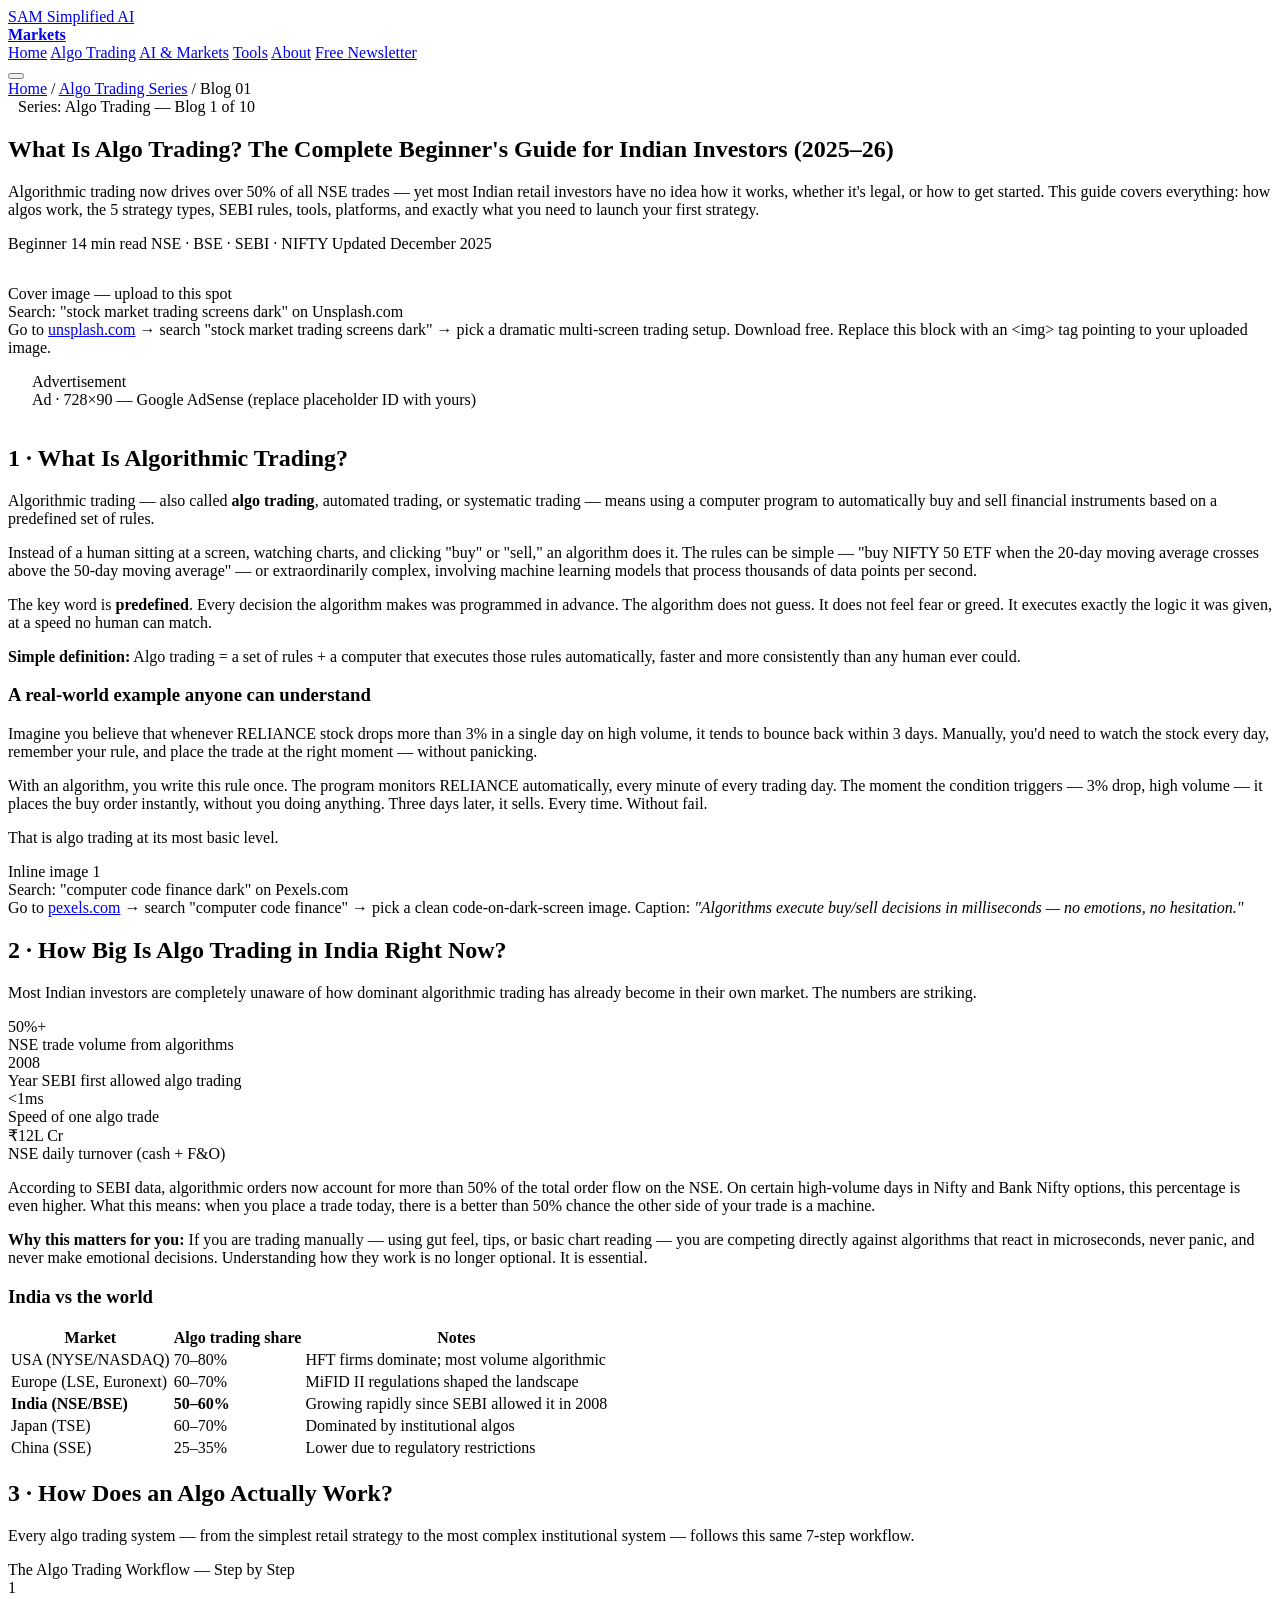
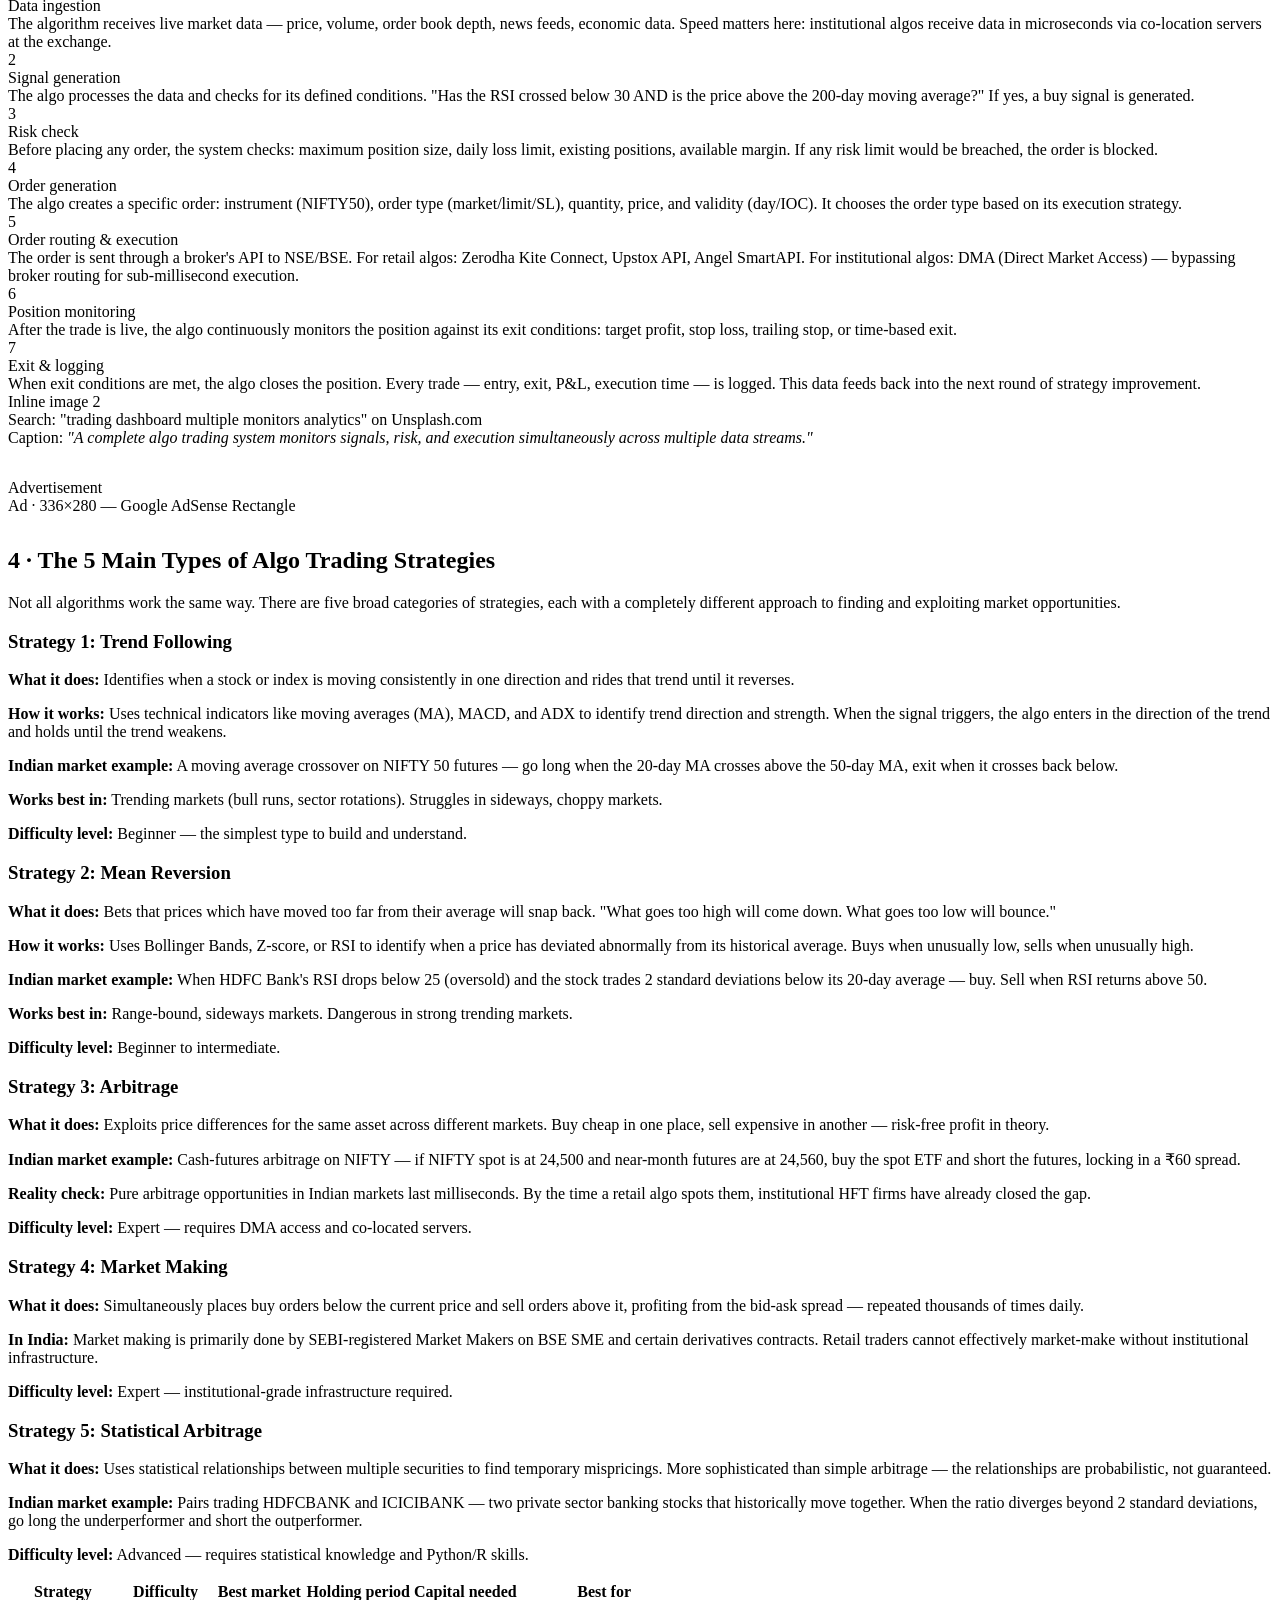
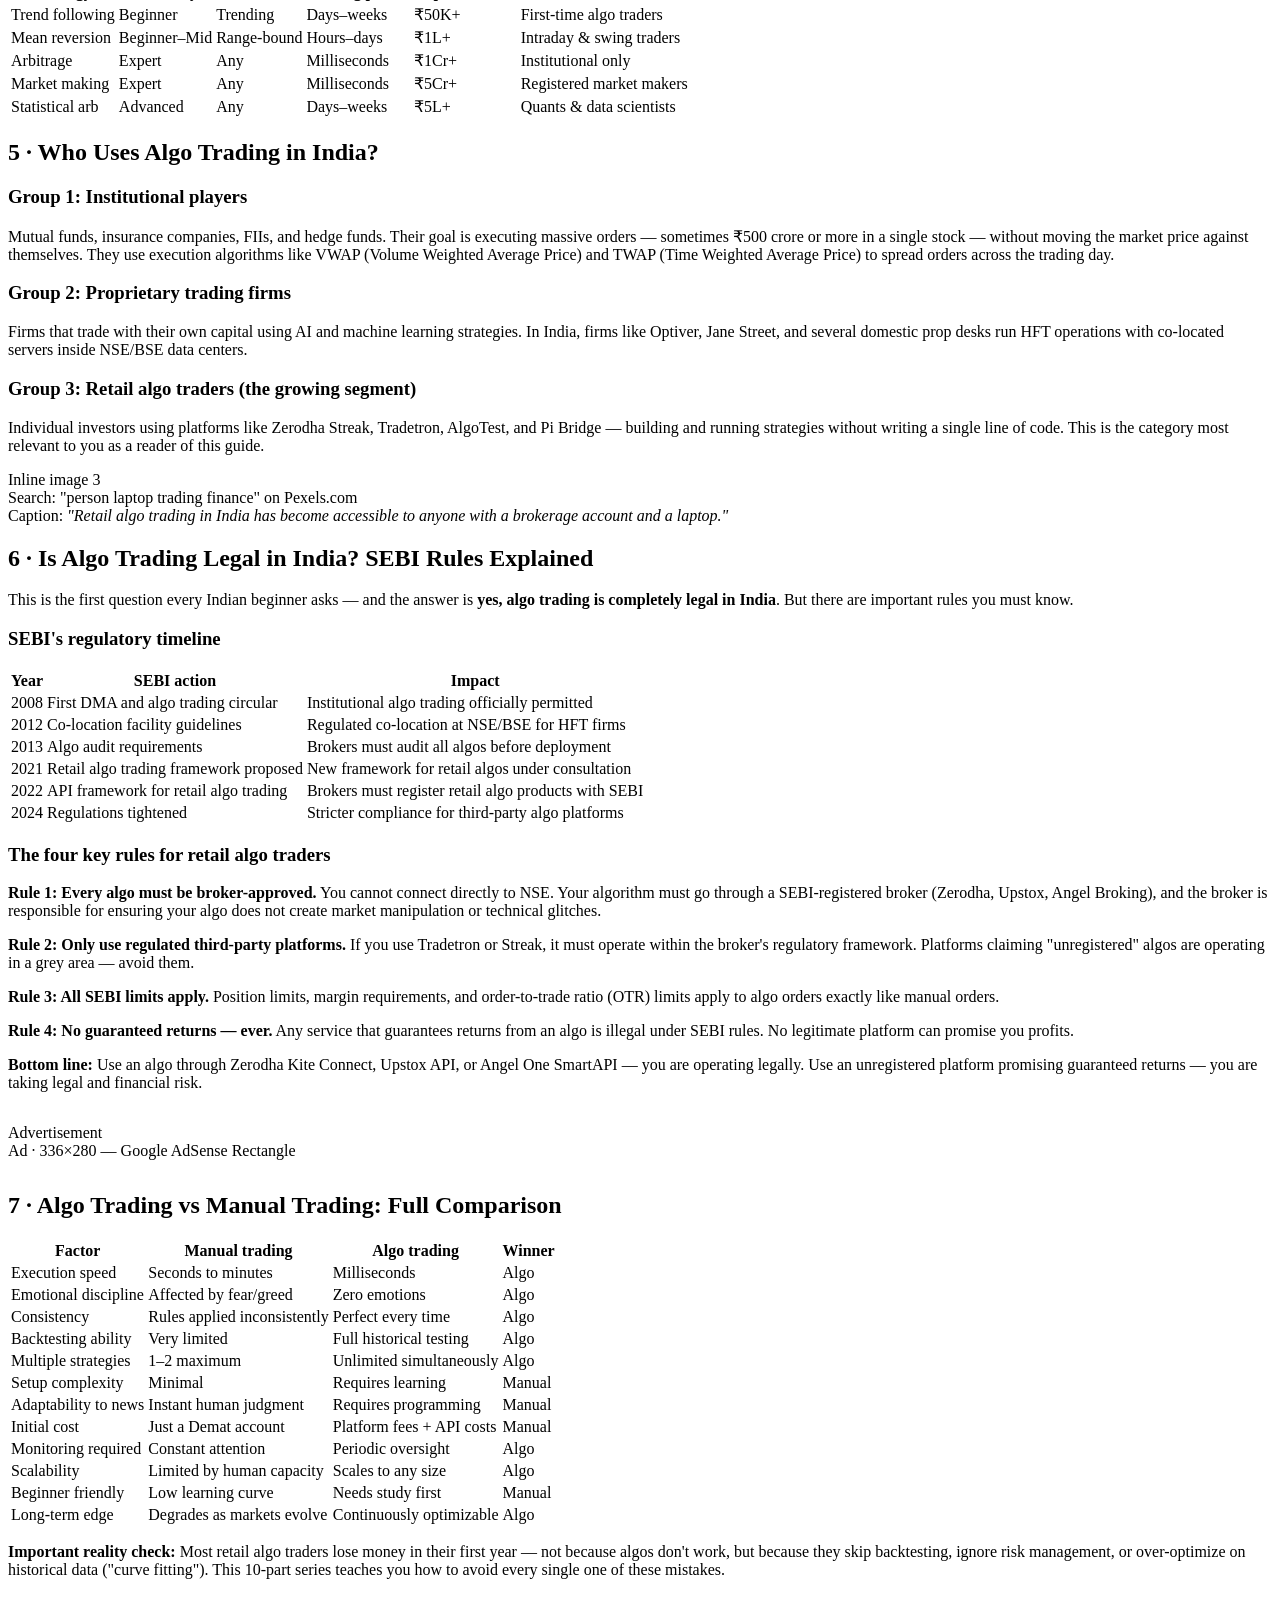
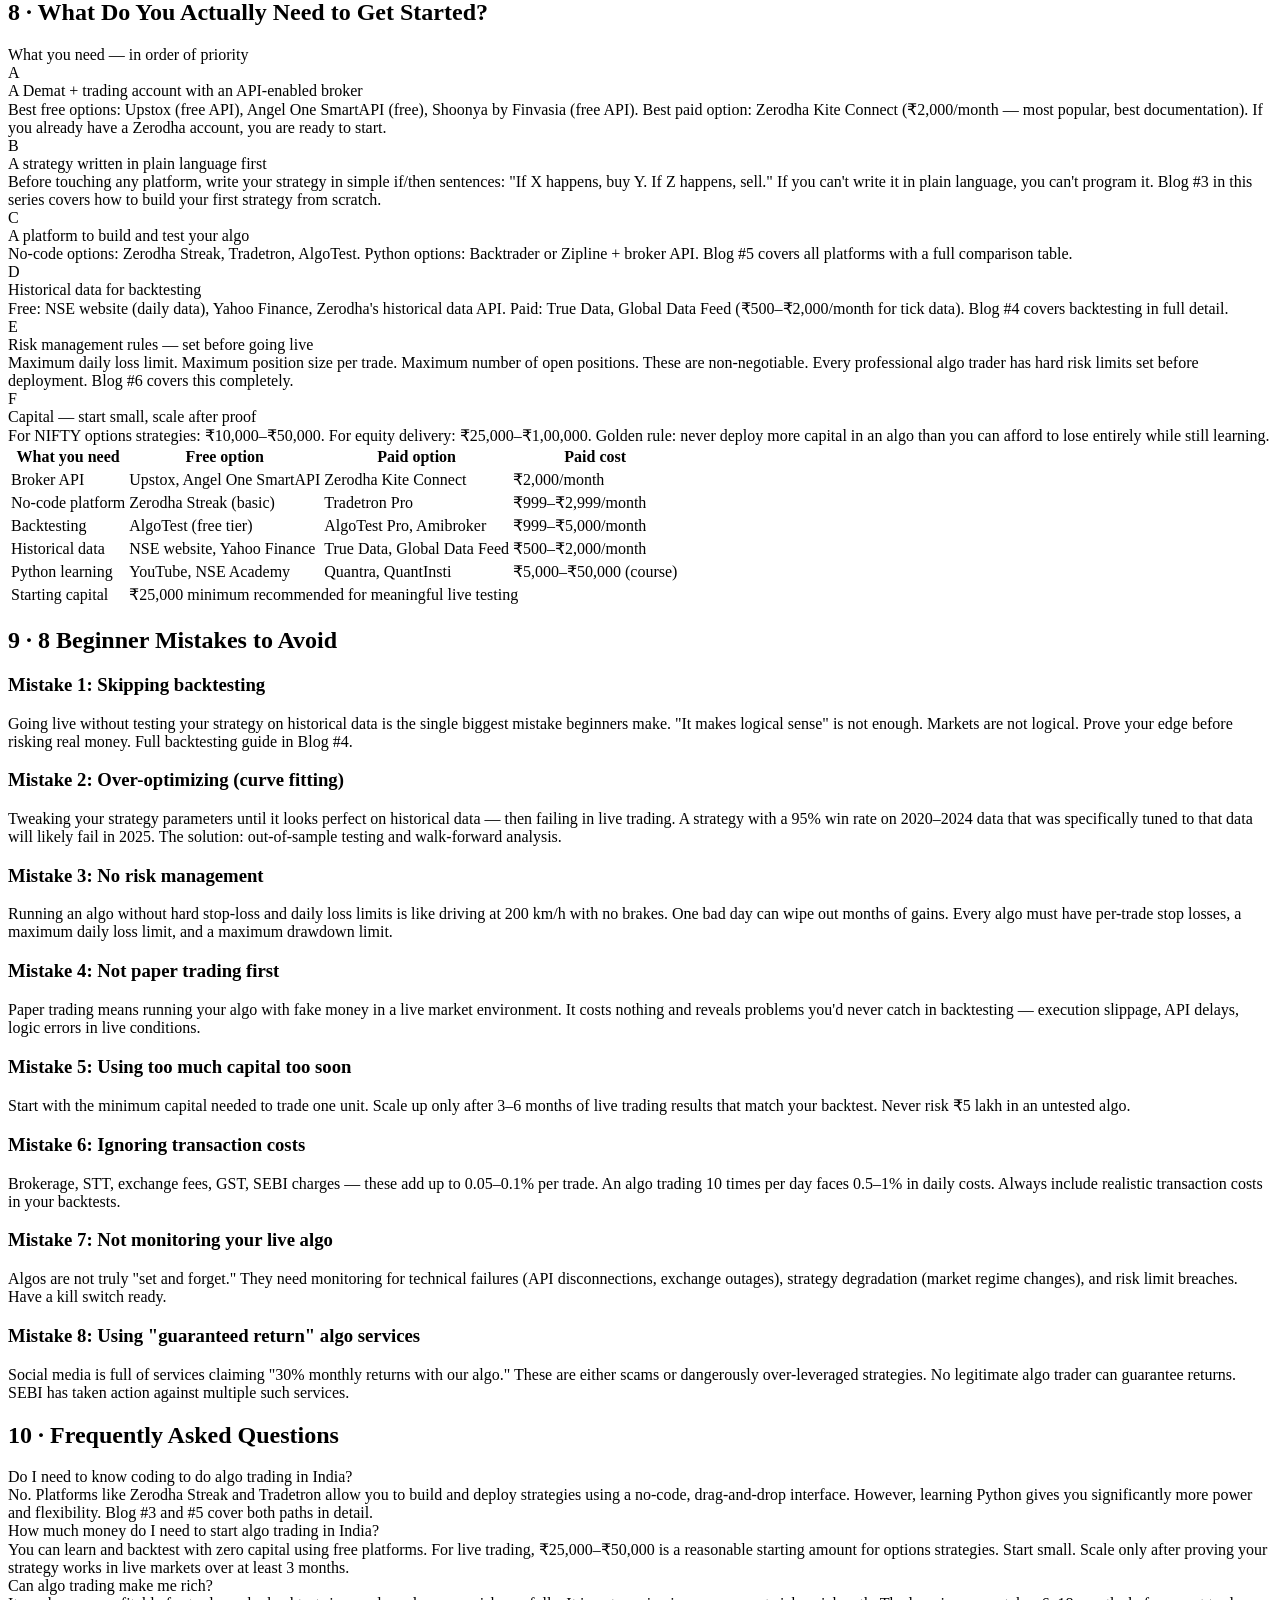
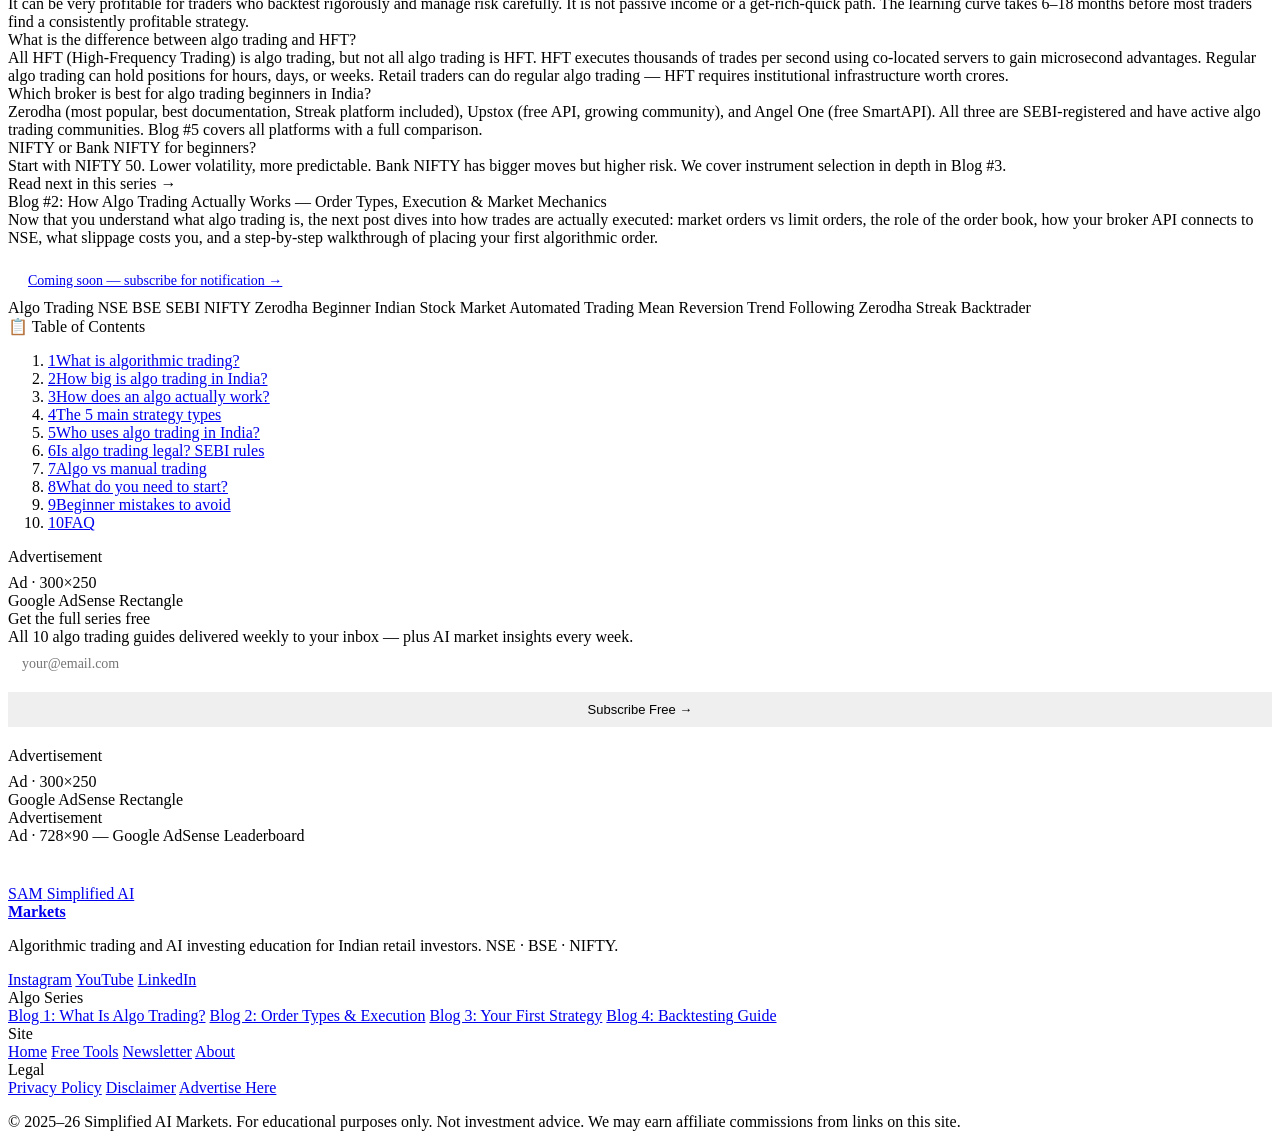
==== algo-trading-beginner-guide.html @ 971f1cc5 "Add files via upload" ====
<!DOCTYPE html>
<html lang="en">
<head>
  <meta charset="UTF-8">
  <meta name="viewport" content="width=device-width, initial-scale=1.0">
  <title>What Is Algo Trading? Complete Beginner's Guide for Indian Investors 2025–26 | Simplified AI Markets</title>
  <meta name="description" content="Algorithmic trading drives 50%+ of NSE volumes. Learn what algo trading is, how it works, the 5 strategy types, SEBI rules, and exactly what you need to start — step by step guide for Indian investors.">
  <meta name="keywords" content="what is algo trading India, algorithmic trading NSE beginners, algo trading SEBI rules, zerodha streak algo, how to start algo trading India, NIFTY algo strategy, automated trading India">
  <meta name="author" content="Simplified AI Markets">
  <meta name="robots" content="index, follow">
  <link rel="canonical" href="https://simplified-ai-markets.github.io/blog/algo-trading-beginner-guide.html">

  <meta property="og:title" content="What Is Algo Trading? Complete Beginner's Guide for Indian Investors">
  <meta property="og:description" content="50%+ of NSE trades are algorithmic. Here's what that means, how it works, and how to get started — step by step.">
  <meta property="og:type" content="article">
  <meta property="og:url" content="https://simplified-ai-markets.github.io/blog/algo-trading-beginner-guide.html">
  <meta property="article:published_time" content="2025-12-01T08:00:00+05:30">
  <meta property="article:author" content="Simplified AI Markets">
  <meta property="article:section" content="Algo Trading">
  <meta property="article:tag" content="Algo Trading, NSE, SEBI, NIFTY, Beginner">

  <script type="application/ld+json">
  {
    "@context": "https://schema.org",
    "@type": "Article",
    "headline": "What Is Algo Trading? The Complete Beginner's Guide for Indian Investors (2025–26)",
    "description": "Algorithmic trading drives 50%+ of NSE volumes. Learn what algo trading is, how it works, the 5 strategy types, SEBI rules, and what you need to start.",
    "author": { "@type": "Organization", "name": "Simplified AI Markets" },
    "publisher": { "@type": "Organization", "name": "Simplified AI Markets" },
    "datePublished": "2025-12-01",
    "dateModified": "2025-12-01",
    "mainEntityOfPage": "https://simplified-ai-markets.github.io/blog/algo-trading-beginner-guide.html",
    "articleSection": "Algo Trading",
    "keywords": "algo trading India, algorithmic trading NSE, SEBI algo rules, NIFTY strategy",
    "isPartOf": {
      "@type": "Series",
      "name": "Algo Trading: Beginner to Pro",
      "position": 1
    }
  }
  </script>

  <!-- FAQ schema for rich results -->
  <script type="application/ld+json">
  {
    "@context": "https://schema.org",
    "@type": "FAQPage",
    "mainEntity": [
      {
        "@type": "Question",
        "name": "Do I need to know coding to do algo trading in India?",
        "acceptedAnswer": { "@type": "Answer", "text": "No. Platforms like Zerodha Streak and Tradetron allow no-code strategy building using drag-and-drop. Python gives more power but is not required to start." }
      },
      {
        "@type": "Question",
        "name": "How much money do I need to start algo trading in India?",
        "acceptedAnswer": { "@type": "Answer", "text": "You can learn and backtest with zero capital using free platforms. For live trading, ₹25,000–₹50,000 is a reasonable starting amount." }
      },
      {
        "@type": "Question",
        "name": "Is algo trading legal in India?",
        "acceptedAnswer": { "@type": "Answer", "text": "Yes. SEBI first permitted algorithmic trading in India in April 2008. It is completely legal when done through SEBI-registered brokers like Zerodha, Upstox, or Angel One." }
      }
    ]
  }
  </script>

  <!-- Google AdSense placeholder -->
  <!-- <script async src="https://pagead2.googlesyndication.com/pagead/js/adsbygoogle.js?client=ca-pub-XXXXXXXXXXXXXXXX" crossorigin="anonymous"></script> -->

  <link rel="preconnect" href="https://fonts.googleapis.com">
  <link rel="preconnect" href="https://fonts.gstatic.com" crossorigin>
  <link href="https://fonts.googleapis.com/css2?family=Syne:wght@400;500;600;700;800&family=DM+Sans:ital,opsz,wght@0,9..40,300;0,9..40,400;0,9..40,500;1,9..40,300&family=DM+Mono:wght@400;500&display=swap" rel="stylesheet">
  <link rel="stylesheet" href="../css/style.css">
</head>
<body class="blog-page">

  <!-- HEADER -->
  <header class="site-header" id="site-header">
    <div class="container header-inner">
      <a href="../index.html" class="logo">
        <span class="logo-mark">SAM</span>
        <span class="logo-text">Simplified AI<br><strong>Markets</strong></span>
      </a>
      <nav class="main-nav" id="main-nav">
        <a href="../index.html" class="nav-link">Home</a>
        <a href="algo-trading-beginner-guide.html" class="nav-link active">Algo Trading</a>
        <a href="../index.html#ai-section" class="nav-link">AI & Markets</a>
        <a href="../index.html#tools" class="nav-link">Tools</a>
        <a href="../index.html#about" class="nav-link">About</a>
        <a href="../index.html#newsletter" class="nav-cta">Free Newsletter</a>
      </nav>
      <button class="hamburger" id="hamburger" aria-label="Menu">
        <span></span><span></span><span></span>
      </button>
    </div>
  </header>

  <!-- BLOG HERO -->
  <section class="blog-hero">
    <div class="container">
      <nav class="breadcrumb" aria-label="Breadcrumb">
        <a href="../index.html">Home</a>
        <span>/</span>
        <a href="../index.html#algo-section">Algo Trading Series</a>
        <span>/</span>
        <span>Blog 01</span>
      </nav>

      <div class="blog-series-tag">
        <span style="width:6px;height:6px;background:var(--accent);border-radius:50%;display:inline-block;"></span>
        Series: Algo Trading — Blog 1 of 10
      </div>

      <h1 class="blog-title-main">What Is Algo Trading? The Complete Beginner's Guide for Indian Investors (2025–26)</h1>
      <p class="blog-subtitle">Algorithmic trading now drives over 50% of all NSE trades — yet most Indian retail investors have no idea how it works, whether it's legal, or how to get started. This guide covers everything: how algos work, the 5 strategy types, SEBI rules, tools, platforms, and exactly what you need to launch your first strategy.</p>

      <div class="blog-meta-row">
        <span class="bm-tag">Beginner</span>
        <span>14 min read</span>
        <span>NSE · BSE · SEBI · NIFTY</span>
        <span>Updated December 2025</span>
      </div>
    </div>
  </section>

  <!-- COVER IMAGE -->
  <div class="container" style="padding-top:32px;">
    <div class="img-placeholder">
      <div class="ip-label">Cover image — upload to this spot</div>
      <div class="ip-source">Search: "stock market trading screens dark" on Unsplash.com</div>
      <div class="ip-inst">Go to <a href="https://unsplash.com" class="ip-link" target="_blank">unsplash.com</a> → search "stock market trading screens dark" → pick a dramatic multi-screen trading setup. Download free. Replace this block with an &lt;img&gt; tag pointing to your uploaded image.</div>
    </div>
  </div>

  <!-- AD: top of content -->
  <div class="container" style="padding:16px 24px;">
    <div class="ad-label">Advertisement</div>
    <!-- <ins class="adsbygoogle" data-ad-client="ca-pub-XXXXXXXX" data-ad-slot="XXXXXXXXXX" data-ad-format="auto" data-full-width-responsive="true"></ins> -->
    <div class="ad-placeholder">Ad · 728×90 — Google AdSense (replace placeholder ID with yours)</div>
  </div>

  <!-- BLOG LAYOUT: Content + Sidebar -->
  <div class="container">
    <div class="blog-layout">

      <!-- ===== MAIN ARTICLE ===== -->
      <main class="article-content" id="article">

        <h2 id="what-is">1 · What Is Algorithmic Trading?</h2>

        <p>Algorithmic trading — also called <strong>algo trading</strong>, automated trading, or systematic trading — means using a computer program to automatically buy and sell financial instruments based on a predefined set of rules.</p>

        <p>Instead of a human sitting at a screen, watching charts, and clicking "buy" or "sell," an algorithm does it. The rules can be simple — "buy NIFTY 50 ETF when the 20-day moving average crosses above the 50-day moving average" — or extraordinarily complex, involving machine learning models that process thousands of data points per second.</p>

        <p>The key word is <strong>predefined</strong>. Every decision the algorithm makes was programmed in advance. The algorithm does not guess. It does not feel fear or greed. It executes exactly the logic it was given, at a speed no human can match.</p>

        <div class="callout">
          <p><strong>Simple definition:</strong> Algo trading = a set of rules + a computer that executes those rules automatically, faster and more consistently than any human ever could.</p>
        </div>

        <h3>A real-world example anyone can understand</h3>

        <p>Imagine you believe that whenever RELIANCE stock drops more than 3% in a single day on high volume, it tends to bounce back within 3 days. Manually, you'd need to watch the stock every day, remember your rule, and place the trade at the right moment — without panicking.</p>

        <p>With an algorithm, you write this rule once. The program monitors RELIANCE automatically, every minute of every trading day. The moment the condition triggers — 3% drop, high volume — it places the buy order instantly, without you doing anything. Three days later, it sells. Every time. Without fail.</p>

        <p>That is algo trading at its most basic level.</p>

        <div class="img-placeholder">
          <div class="ip-label">Inline image 1</div>
          <div class="ip-source">Search: "computer code finance dark" on Pexels.com</div>
          <div class="ip-inst">Go to <a href="https://pexels.com" class="ip-link" target="_blank">pexels.com</a> → search "computer code finance" → pick a clean code-on-dark-screen image. Caption: <em>"Algorithms execute buy/sell decisions in milliseconds — no emotions, no hesitation."</em></div>
        </div>

        <h2 id="how-big">2 · How Big Is Algo Trading in India Right Now?</h2>

        <p>Most Indian investors are completely unaware of how dominant algorithmic trading has already become in their own market. The numbers are striking.</p>

        <div class="stat-row">
          <div class="stat-box"><div class="stat-val">50%+</div><div class="stat-lbl">NSE trade volume from algorithms</div></div>
          <div class="stat-box"><div class="stat-val">2008</div><div class="stat-lbl">Year SEBI first allowed algo trading</div></div>
          <div class="stat-box"><div class="stat-val">&lt;1ms</div><div class="stat-lbl">Speed of one algo trade</div></div>
          <div class="stat-box"><div class="stat-val">₹12L Cr</div><div class="stat-lbl">NSE daily turnover (cash + F&O)</div></div>
        </div>

        <p>According to SEBI data, algorithmic orders now account for more than 50% of the total order flow on the NSE. On certain high-volume days in Nifty and Bank Nifty options, this percentage is even higher. What this means: when you place a trade today, there is a better than 50% chance the other side of your trade is a machine.</p>

        <div class="callout callout--warn">
          <p><strong>Why this matters for you:</strong> If you are trading manually — using gut feel, tips, or basic chart reading — you are competing directly against algorithms that react in microseconds, never panic, and never make emotional decisions. Understanding how they work is no longer optional. It is essential.</p>
        </div>

        <h3>India vs the world</h3>

        <div class="table-wrap">
          <table>
            <thead>
              <tr><th>Market</th><th>Algo trading share</th><th>Notes</th></tr>
            </thead>
            <tbody>
              <tr><td>USA (NYSE/NASDAQ)</td><td>70–80%</td><td>HFT firms dominate; most volume algorithmic</td></tr>
              <tr><td>Europe (LSE, Euronext)</td><td>60–70%</td><td>MiFID II regulations shaped the landscape</td></tr>
              <tr><td><strong>India (NSE/BSE)</strong></td><td><strong>50–60%</strong></td><td>Growing rapidly since SEBI allowed it in 2008</td></tr>
              <tr><td>Japan (TSE)</td><td>60–70%</td><td>Dominated by institutional algos</td></tr>
              <tr><td>China (SSE)</td><td>25–35%</td><td>Lower due to regulatory restrictions</td></tr>
            </tbody>
          </table>
        </div>

        <h2 id="how-works">3 · How Does an Algo Actually Work?</h2>

        <p>Every algo trading system — from the simplest retail strategy to the most complex institutional system — follows this same 7-step workflow.</p>

        <div class="workflow">
          <div class="workflow-title">The Algo Trading Workflow — Step by Step</div>
          <div class="wf-step">
            <div class="wf-num">1</div>
            <div class="wf-content">
              <div class="wf-head">Data ingestion</div>
              <div class="wf-sub">The algorithm receives live market data — price, volume, order book depth, news feeds, economic data. Speed matters here: institutional algos receive data in microseconds via co-location servers at the exchange.</div>
            </div>
          </div>
          <div class="wf-step">
            <div class="wf-num">2</div>
            <div class="wf-content">
              <div class="wf-head">Signal generation</div>
              <div class="wf-sub">The algo processes the data and checks for its defined conditions. "Has the RSI crossed below 30 AND is the price above the 200-day moving average?" If yes, a buy signal is generated.</div>
            </div>
          </div>
          <div class="wf-step">
            <div class="wf-num">3</div>
            <div class="wf-content">
              <div class="wf-head">Risk check</div>
              <div class="wf-sub">Before placing any order, the system checks: maximum position size, daily loss limit, existing positions, available margin. If any risk limit would be breached, the order is blocked.</div>
            </div>
          </div>
          <div class="wf-step">
            <div class="wf-num">4</div>
            <div class="wf-content">
              <div class="wf-head">Order generation</div>
              <div class="wf-sub">The algo creates a specific order: instrument (NIFTY50), order type (market/limit/SL), quantity, price, and validity (day/IOC). It chooses the order type based on its execution strategy.</div>
            </div>
          </div>
          <div class="wf-step">
            <div class="wf-num">5</div>
            <div class="wf-content">
              <div class="wf-head">Order routing & execution</div>
              <div class="wf-sub">The order is sent through a broker's API to NSE/BSE. For retail algos: Zerodha Kite Connect, Upstox API, Angel SmartAPI. For institutional algos: DMA (Direct Market Access) — bypassing broker routing for sub-millisecond execution.</div>
            </div>
          </div>
          <div class="wf-step">
            <div class="wf-num">6</div>
            <div class="wf-content">
              <div class="wf-head">Position monitoring</div>
              <div class="wf-sub">After the trade is live, the algo continuously monitors the position against its exit conditions: target profit, stop loss, trailing stop, or time-based exit.</div>
            </div>
          </div>
          <div class="wf-step">
            <div class="wf-num">7</div>
            <div class="wf-content">
              <div class="wf-head">Exit & logging</div>
              <div class="wf-sub">When exit conditions are met, the algo closes the position. Every trade — entry, exit, P&L, execution time — is logged. This data feeds back into the next round of strategy improvement.</div>
            </div>
          </div>
        </div>

        <div class="img-placeholder">
          <div class="ip-label">Inline image 2</div>
          <div class="ip-source">Search: "trading dashboard multiple monitors analytics" on Unsplash.com</div>
          <div class="ip-inst">Caption: <em>"A complete algo trading system monitors signals, risk, and execution simultaneously across multiple data streams."</em></div>
        </div>

        <!-- AD: mid-article rectangle -->
        <div style="margin: 32px 0;">
          <div class="ad-label">Advertisement</div>
          <div class="ad-placeholder">Ad · 336×280 — Google AdSense Rectangle</div>
        </div>

        <h2 id="strategy-types">4 · The 5 Main Types of Algo Trading Strategies</h2>

        <p>Not all algorithms work the same way. There are five broad categories of strategies, each with a completely different approach to finding and exploiting market opportunities.</p>

        <h3>Strategy 1: Trend Following</h3>

        <p><strong>What it does:</strong> Identifies when a stock or index is moving consistently in one direction and rides that trend until it reverses.</p>
        <p><strong>How it works:</strong> Uses technical indicators like moving averages (MA), MACD, and ADX to identify trend direction and strength. When the signal triggers, the algo enters in the direction of the trend and holds until the trend weakens.</p>
        <p><strong>Indian market example:</strong> A moving average crossover on NIFTY 50 futures — go long when the 20-day MA crosses above the 50-day MA, exit when it crosses back below.</p>
        <p><strong>Works best in:</strong> Trending markets (bull runs, sector rotations). Struggles in sideways, choppy markets.</p>
        <p><strong>Difficulty level:</strong> Beginner — the simplest type to build and understand.</p>

        <h3>Strategy 2: Mean Reversion</h3>

        <p><strong>What it does:</strong> Bets that prices which have moved too far from their average will snap back. "What goes too high will come down. What goes too low will bounce."</p>
        <p><strong>How it works:</strong> Uses Bollinger Bands, Z-score, or RSI to identify when a price has deviated abnormally from its historical average. Buys when unusually low, sells when unusually high.</p>
        <p><strong>Indian market example:</strong> When HDFC Bank's RSI drops below 25 (oversold) and the stock trades 2 standard deviations below its 20-day average — buy. Sell when RSI returns above 50.</p>
        <p><strong>Works best in:</strong> Range-bound, sideways markets. Dangerous in strong trending markets.</p>
        <p><strong>Difficulty level:</strong> Beginner to intermediate.</p>

        <h3>Strategy 3: Arbitrage</h3>

        <p><strong>What it does:</strong> Exploits price differences for the same asset across different markets. Buy cheap in one place, sell expensive in another — risk-free profit in theory.</p>
        <p><strong>Indian market example:</strong> Cash-futures arbitrage on NIFTY — if NIFTY spot is at 24,500 and near-month futures are at 24,560, buy the spot ETF and short the futures, locking in a ₹60 spread.</p>
        <p><strong>Reality check:</strong> Pure arbitrage opportunities in Indian markets last milliseconds. By the time a retail algo spots them, institutional HFT firms have already closed the gap.</p>
        <p><strong>Difficulty level:</strong> Expert — requires DMA access and co-located servers.</p>

        <h3>Strategy 4: Market Making</h3>

        <p><strong>What it does:</strong> Simultaneously places buy orders below the current price and sell orders above it, profiting from the bid-ask spread — repeated thousands of times daily.</p>
        <p><strong>In India:</strong> Market making is primarily done by SEBI-registered Market Makers on BSE SME and certain derivatives contracts. Retail traders cannot effectively market-make without institutional infrastructure.</p>
        <p><strong>Difficulty level:</strong> Expert — institutional-grade infrastructure required.</p>

        <h3>Strategy 5: Statistical Arbitrage</h3>

        <p><strong>What it does:</strong> Uses statistical relationships between multiple securities to find temporary mispricings. More sophisticated than simple arbitrage — the relationships are probabilistic, not guaranteed.</p>
        <p><strong>Indian market example:</strong> Pairs trading HDFCBANK and ICICIBANK — two private sector banking stocks that historically move together. When the ratio diverges beyond 2 standard deviations, go long the underperformer and short the outperformer.</p>
        <p><strong>Difficulty level:</strong> Advanced — requires statistical knowledge and Python/R skills.</p>

        <div class="table-wrap">
          <table>
            <thead>
              <tr><th>Strategy</th><th>Difficulty</th><th>Best market</th><th>Holding period</th><th>Capital needed</th><th>Best for</th></tr>
            </thead>
            <tbody>
              <tr><td>Trend following</td><td class="td-yes">Beginner</td><td>Trending</td><td>Days–weeks</td><td>₹50K+</td><td>First-time algo traders</td></tr>
              <tr><td>Mean reversion</td><td class="td-yes">Beginner–Mid</td><td>Range-bound</td><td>Hours–days</td><td>₹1L+</td><td>Intraday & swing traders</td></tr>
              <tr><td>Arbitrage</td><td class="td-no">Expert</td><td>Any</td><td>Milliseconds</td><td>₹1Cr+</td><td>Institutional only</td></tr>
              <tr><td>Market making</td><td class="td-no">Expert</td><td>Any</td><td>Milliseconds</td><td>₹5Cr+</td><td>Registered market makers</td></tr>
              <tr><td>Statistical arb</td><td class="td-partial">Advanced</td><td>Any</td><td>Days–weeks</td><td>₹5L+</td><td>Quants & data scientists</td></tr>
            </tbody>
          </table>
        </div>

        <h2 id="who-uses">5 · Who Uses Algo Trading in India?</h2>

        <h3>Group 1: Institutional players</h3>
        <p>Mutual funds, insurance companies, FIIs, and hedge funds. Their goal is executing massive orders — sometimes ₹500 crore or more in a single stock — without moving the market price against themselves. They use execution algorithms like VWAP (Volume Weighted Average Price) and TWAP (Time Weighted Average Price) to spread orders across the trading day.</p>

        <h3>Group 2: Proprietary trading firms</h3>
        <p>Firms that trade with their own capital using AI and machine learning strategies. In India, firms like Optiver, Jane Street, and several domestic prop desks run HFT operations with co-located servers inside NSE/BSE data centers.</p>

        <h3>Group 3: Retail algo traders (the growing segment)</h3>
        <p>Individual investors using platforms like Zerodha Streak, Tradetron, AlgoTest, and Pi Bridge — building and running strategies without writing a single line of code. This is the category most relevant to you as a reader of this guide.</p>

        <div class="img-placeholder">
          <div class="ip-label">Inline image 3</div>
          <div class="ip-source">Search: "person laptop trading finance" on Pexels.com</div>
          <div class="ip-inst">Caption: <em>"Retail algo trading in India has become accessible to anyone with a brokerage account and a laptop."</em></div>
        </div>

        <h2 id="legal">6 · Is Algo Trading Legal in India? SEBI Rules Explained</h2>

        <p>This is the first question every Indian beginner asks — and the answer is <strong>yes, algo trading is completely legal in India</strong>. But there are important rules you must know.</p>

        <h3>SEBI's regulatory timeline</h3>

        <div class="table-wrap">
          <table>
            <thead>
              <tr><th>Year</th><th>SEBI action</th><th>Impact</th></tr>
            </thead>
            <tbody>
              <tr><td>2008</td><td>First DMA and algo trading circular</td><td>Institutional algo trading officially permitted</td></tr>
              <tr><td>2012</td><td>Co-location facility guidelines</td><td>Regulated co-location at NSE/BSE for HFT firms</td></tr>
              <tr><td>2013</td><td>Algo audit requirements</td><td>Brokers must audit all algos before deployment</td></tr>
              <tr><td>2021</td><td>Retail algo trading framework proposed</td><td>New framework for retail algos under consultation</td></tr>
              <tr><td>2022</td><td>API framework for retail algo trading</td><td>Brokers must register retail algo products with SEBI</td></tr>
              <tr><td>2024</td><td>Regulations tightened</td><td>Stricter compliance for third-party algo platforms</td></tr>
            </tbody>
          </table>
        </div>

        <h3>The four key rules for retail algo traders</h3>

        <p><strong>Rule 1: Every algo must be broker-approved.</strong> You cannot connect directly to NSE. Your algorithm must go through a SEBI-registered broker (Zerodha, Upstox, Angel Broking), and the broker is responsible for ensuring your algo does not create market manipulation or technical glitches.</p>

        <p><strong>Rule 2: Only use regulated third-party platforms.</strong> If you use Tradetron or Streak, it must operate within the broker's regulatory framework. Platforms claiming "unregistered" algos are operating in a grey area — avoid them.</p>

        <p><strong>Rule 3: All SEBI limits apply.</strong> Position limits, margin requirements, and order-to-trade ratio (OTR) limits apply to algo orders exactly like manual orders.</p>

        <p><strong>Rule 4: No guaranteed returns — ever.</strong> Any service that guarantees returns from an algo is illegal under SEBI rules. No legitimate platform can promise you profits.</p>

        <div class="callout">
          <p><strong>Bottom line:</strong> Use an algo through Zerodha Kite Connect, Upstox API, or Angel One SmartAPI — you are operating legally. Use an unregistered platform promising guaranteed returns — you are taking legal and financial risk.</p>
        </div>

        <!-- AD: second mid-article -->
        <div style="margin: 32px 0;">
          <div class="ad-label">Advertisement</div>
          <div class="ad-placeholder">Ad · 336×280 — Google AdSense Rectangle</div>
        </div>

        <h2 id="comparison">7 · Algo Trading vs Manual Trading: Full Comparison</h2>

        <div class="table-wrap">
          <table>
            <thead>
              <tr><th>Factor</th><th>Manual trading</th><th>Algo trading</th><th>Winner</th></tr>
            </thead>
            <tbody>
              <tr><td>Execution speed</td><td>Seconds to minutes</td><td>Milliseconds</td><td class="td-yes">Algo</td></tr>
              <tr><td>Emotional discipline</td><td>Affected by fear/greed</td><td>Zero emotions</td><td class="td-yes">Algo</td></tr>
              <tr><td>Consistency</td><td>Rules applied inconsistently</td><td>Perfect every time</td><td class="td-yes">Algo</td></tr>
              <tr><td>Backtesting ability</td><td>Very limited</td><td>Full historical testing</td><td class="td-yes">Algo</td></tr>
              <tr><td>Multiple strategies</td><td>1–2 maximum</td><td>Unlimited simultaneously</td><td class="td-yes">Algo</td></tr>
              <tr><td>Setup complexity</td><td>Minimal</td><td>Requires learning</td><td class="td-yes">Manual</td></tr>
              <tr><td>Adaptability to news</td><td>Instant human judgment</td><td>Requires programming</td><td class="td-yes">Manual</td></tr>
              <tr><td>Initial cost</td><td>Just a Demat account</td><td>Platform fees + API costs</td><td class="td-yes">Manual</td></tr>
              <tr><td>Monitoring required</td><td>Constant attention</td><td>Periodic oversight</td><td class="td-yes">Algo</td></tr>
              <tr><td>Scalability</td><td>Limited by human capacity</td><td>Scales to any size</td><td class="td-yes">Algo</td></tr>
              <tr><td>Beginner friendly</td><td>Low learning curve</td><td>Needs study first</td><td class="td-yes">Manual</td></tr>
              <tr><td>Long-term edge</td><td>Degrades as markets evolve</td><td>Continuously optimizable</td><td class="td-yes">Algo</td></tr>
            </tbody>
          </table>
        </div>

        <div class="callout callout--warn">
          <p><strong>Important reality check:</strong> Most retail algo traders lose money in their first year — not because algos don't work, but because they skip backtesting, ignore risk management, or over-optimize on historical data ("curve fitting"). This 10-part series teaches you how to avoid every single one of these mistakes.</p>
        </div>

        <h2 id="getting-started">8 · What Do You Actually Need to Get Started?</h2>

        <div class="workflow">
          <div class="workflow-title">What you need — in order of priority</div>
          <div class="wf-step">
            <div class="wf-num">A</div>
            <div class="wf-content">
              <div class="wf-head">A Demat + trading account with an API-enabled broker</div>
              <div class="wf-sub">Best free options: Upstox (free API), Angel One SmartAPI (free), Shoonya by Finvasia (free API). Best paid option: Zerodha Kite Connect (₹2,000/month — most popular, best documentation). If you already have a Zerodha account, you are ready to start.</div>
            </div>
          </div>
          <div class="wf-step">
            <div class="wf-num">B</div>
            <div class="wf-content">
              <div class="wf-head">A strategy written in plain language first</div>
              <div class="wf-sub">Before touching any platform, write your strategy in simple if/then sentences: "If X happens, buy Y. If Z happens, sell." If you can't write it in plain language, you can't program it. Blog #3 in this series covers how to build your first strategy from scratch.</div>
            </div>
          </div>
          <div class="wf-step">
            <div class="wf-num">C</div>
            <div class="wf-content">
              <div class="wf-head">A platform to build and test your algo</div>
              <div class="wf-sub">No-code options: Zerodha Streak, Tradetron, AlgoTest. Python options: Backtrader or Zipline + broker API. Blog #5 covers all platforms with a full comparison table.</div>
            </div>
          </div>
          <div class="wf-step">
            <div class="wf-num">D</div>
            <div class="wf-content">
              <div class="wf-head">Historical data for backtesting</div>
              <div class="wf-sub">Free: NSE website (daily data), Yahoo Finance, Zerodha's historical data API. Paid: True Data, Global Data Feed (₹500–₹2,000/month for tick data). Blog #4 covers backtesting in full detail.</div>
            </div>
          </div>
          <div class="wf-step">
            <div class="wf-num">E</div>
            <div class="wf-content">
              <div class="wf-head">Risk management rules — set before going live</div>
              <div class="wf-sub">Maximum daily loss limit. Maximum position size per trade. Maximum number of open positions. These are non-negotiable. Every professional algo trader has hard risk limits set before deployment. Blog #6 covers this completely.</div>
            </div>
          </div>
          <div class="wf-step">
            <div class="wf-num">F</div>
            <div class="wf-content">
              <div class="wf-head">Capital — start small, scale after proof</div>
              <div class="wf-sub">For NIFTY options strategies: ₹10,000–₹50,000. For equity delivery: ₹25,000–₹1,00,000. Golden rule: never deploy more capital in an algo than you can afford to lose entirely while still learning.</div>
            </div>
          </div>
        </div>

        <div class="table-wrap">
          <table>
            <thead>
              <tr><th>What you need</th><th>Free option</th><th>Paid option</th><th>Paid cost</th></tr>
            </thead>
            <tbody>
              <tr><td>Broker API</td><td>Upstox, Angel One SmartAPI</td><td>Zerodha Kite Connect</td><td>₹2,000/month</td></tr>
              <tr><td>No-code platform</td><td>Zerodha Streak (basic)</td><td>Tradetron Pro</td><td>₹999–₹2,999/month</td></tr>
              <tr><td>Backtesting</td><td>AlgoTest (free tier)</td><td>AlgoTest Pro, Amibroker</td><td>₹999–₹5,000/month</td></tr>
              <tr><td>Historical data</td><td>NSE website, Yahoo Finance</td><td>True Data, Global Data Feed</td><td>₹500–₹2,000/month</td></tr>
              <tr><td>Python learning</td><td>YouTube, NSE Academy</td><td>Quantra, QuantInsti</td><td>₹5,000–₹50,000 (course)</td></tr>
              <tr><td>Starting capital</td><td colspan="3">₹25,000 minimum recommended for meaningful live testing</td></tr>
            </tbody>
          </table>
        </div>

        <h2 id="mistakes">9 · 8 Beginner Mistakes to Avoid</h2>

        <h3>Mistake 1: Skipping backtesting</h3>
        <p>Going live without testing your strategy on historical data is the single biggest mistake beginners make. "It makes logical sense" is not enough. Markets are not logical. Prove your edge before risking real money. Full backtesting guide in Blog #4.</p>

        <h3>Mistake 2: Over-optimizing (curve fitting)</h3>
        <p>Tweaking your strategy parameters until it looks perfect on historical data — then failing in live trading. A strategy with a 95% win rate on 2020–2024 data that was specifically tuned to that data will likely fail in 2025. The solution: out-of-sample testing and walk-forward analysis.</p>

        <h3>Mistake 3: No risk management</h3>
        <p>Running an algo without hard stop-loss and daily loss limits is like driving at 200 km/h with no brakes. One bad day can wipe out months of gains. Every algo must have per-trade stop losses, a maximum daily loss limit, and a maximum drawdown limit.</p>

        <h3>Mistake 4: Not paper trading first</h3>
        <p>Paper trading means running your algo with fake money in a live market environment. It costs nothing and reveals problems you'd never catch in backtesting — execution slippage, API delays, logic errors in live conditions.</p>

        <h3>Mistake 5: Using too much capital too soon</h3>
        <p>Start with the minimum capital needed to trade one unit. Scale up only after 3–6 months of live trading results that match your backtest. Never risk ₹5 lakh in an untested algo.</p>

        <h3>Mistake 6: Ignoring transaction costs</h3>
        <p>Brokerage, STT, exchange fees, GST, SEBI charges — these add up to 0.05–0.1% per trade. An algo trading 10 times per day faces 0.5–1% in daily costs. Always include realistic transaction costs in your backtests.</p>

        <h3>Mistake 7: Not monitoring your live algo</h3>
        <p>Algos are not truly "set and forget." They need monitoring for technical failures (API disconnections, exchange outages), strategy degradation (market regime changes), and risk limit breaches. Have a kill switch ready.</p>

        <h3>Mistake 8: Using "guaranteed return" algo services</h3>
        <p>Social media is full of services claiming "30% monthly returns with our algo." These are either scams or dangerously over-leveraged strategies. No legitimate algo trader can guarantee returns. SEBI has taken action against multiple such services.</p>

        <h2 id="faq">10 · Frequently Asked Questions</h2>

        <div class="faq-item">
          <div class="faq-q">Do I need to know coding to do algo trading in India?</div>
          <div class="faq-a">No. Platforms like Zerodha Streak and Tradetron allow you to build and deploy strategies using a no-code, drag-and-drop interface. However, learning Python gives you significantly more power and flexibility. Blog #3 and #5 cover both paths in detail.</div>
        </div>
        <div class="faq-item">
          <div class="faq-q">How much money do I need to start algo trading in India?</div>
          <div class="faq-a">You can learn and backtest with zero capital using free platforms. For live trading, ₹25,000–₹50,000 is a reasonable starting amount for options strategies. Start small. Scale only after proving your strategy works in live markets over at least 3 months.</div>
        </div>
        <div class="faq-item">
          <div class="faq-q">Can algo trading make me rich?</div>
          <div class="faq-a">It can be very profitable for traders who backtest rigorously and manage risk carefully. It is not passive income or a get-rich-quick path. The learning curve takes 6–18 months before most traders find a consistently profitable strategy.</div>
        </div>
        <div class="faq-item">
          <div class="faq-q">What is the difference between algo trading and HFT?</div>
          <div class="faq-a">All HFT (High-Frequency Trading) is algo trading, but not all algo trading is HFT. HFT executes thousands of trades per second using co-located servers to gain microsecond advantages. Regular algo trading can hold positions for hours, days, or weeks. Retail traders can do regular algo trading — HFT requires institutional infrastructure worth crores.</div>
        </div>
        <div class="faq-item">
          <div class="faq-q">Which broker is best for algo trading beginners in India?</div>
          <div class="faq-a">Zerodha (most popular, best documentation, Streak platform included), Upstox (free API, growing community), and Angel One (free SmartAPI). All three are SEBI-registered and have active algo trading communities. Blog #5 covers all platforms with a full comparison.</div>
        </div>
        <div class="faq-item">
          <div class="faq-q">NIFTY or Bank NIFTY for beginners?</div>
          <div class="faq-a">Start with NIFTY 50. Lower volatility, more predictable. Bank NIFTY has bigger moves but higher risk. We cover instrument selection in depth in Blog #3.</div>
        </div>

        <!-- NEXT POST BOX -->
        <div class="next-post">
          <div class="np-label">Read next in this series →</div>
          <div class="np-title">Blog #2: How Algo Trading Actually Works — Order Types, Execution & Market Mechanics</div>
          <div class="np-sub" style="margin-bottom:16px;">Now that you understand what algo trading is, the next post dives into how trades are actually executed: market orders vs limit orders, the role of the order book, how your broker API connects to NSE, what slippage costs you, and a step-by-step walkthrough of placing your first algorithmic order.</div>
          <a href="#" class="btn-ghost" style="display:inline-flex;font-size:14px;padding:10px 20px;">Coming soon — subscribe for notification →</a>
        </div>

        <!-- POST TAGS -->
        <div class="post-tags">
          <span class="ptag">Algo Trading</span>
          <span class="ptag">NSE</span>
          <span class="ptag">BSE</span>
          <span class="ptag">SEBI</span>
          <span class="ptag">NIFTY</span>
          <span class="ptag">Zerodha</span>
          <span class="ptag">Beginner</span>
          <span class="ptag">Indian Stock Market</span>
          <span class="ptag">Automated Trading</span>
          <span class="ptag">Mean Reversion</span>
          <span class="ptag">Trend Following</span>
          <span class="ptag">Zerodha Streak</span>
          <span class="ptag">Backtrader</span>
        </div>

      </main>

      <!-- ===== SIDEBAR ===== -->
      <aside>
        <!-- Table of Contents -->
        <div class="toc-box">
          <div class="toc-head">📋 Table of Contents</div>
          <ol class="toc-list">
            <li><a href="#what-is"><span class="toc-num">1</span>What is algorithmic trading?</a></li>
            <li><a href="#how-big"><span class="toc-num">2</span>How big is algo trading in India?</a></li>
            <li><a href="#how-works"><span class="toc-num">3</span>How does an algo actually work?</a></li>
            <li><a href="#strategy-types"><span class="toc-num">4</span>The 5 main strategy types</a></li>
            <li><a href="#who-uses"><span class="toc-num">5</span>Who uses algo trading in India?</a></li>
            <li><a href="#legal"><span class="toc-num">6</span>Is algo trading legal? SEBI rules</a></li>
            <li><a href="#comparison"><span class="toc-num">7</span>Algo vs manual trading</a></li>
            <li><a href="#getting-started"><span class="toc-num">8</span>What do you need to start?</a></li>
            <li><a href="#mistakes"><span class="toc-num">9</span>Beginner mistakes to avoid</a></li>
            <li><a href="#faq"><span class="toc-num">10</span>FAQ</a></li>
          </ol>
        </div>

        <!-- Sidebar Ad -->
        <div class="sidebar-ad">
          <div class="ad-label" style="margin-bottom:8px;">Advertisement</div>
          Ad · 300×250<br>Google AdSense Rectangle
        </div>

        <!-- Sidebar Newsletter -->
        <div class="sidebar-nl">
          <div class="snl-title">Get the full series free</div>
          <div class="snl-sub">All 10 algo trading guides delivered weekly to your inbox — plus AI market insights every week.</div>
          <form action="#" style="display:flex;flex-direction:column;gap:10px;">
            <input type="email" placeholder="your@email.com" style="background:var(--bg-2);border:1px solid var(--border-2);border-radius:8px;padding:10px 14px;font-size:14px;color:var(--text);outline:none;font-family:var(--font-body);">
            <button type="submit" class="btn-primary" style="font-size:13px;padding:10px 16px;justify-content:center;border:none;">Subscribe Free →</button>
          </form>
        </div>

        <!-- Sidebar Ad 2 -->
        <div class="sidebar-ad" style="margin-top:20px;">
          <div class="ad-label" style="margin-bottom:8px;">Advertisement</div>
          Ad · 300×250<br>Google AdSense Rectangle
        </div>
      </aside>

    </div>
  </div>

  <!-- AD: bottom of page -->
  <div class="container" style="padding-bottom:40px;">
    <div class="ad-label">Advertisement</div>
    <div class="ad-placeholder">Ad · 728×90 — Google AdSense Leaderboard</div>
  </div>

  <!-- FOOTER -->
  <footer class="site-footer">
    <div class="container footer-inner">
      <div class="footer-brand">
        <a href="../index.html" class="logo">
          <span class="logo-mark">SAM</span>
          <span class="logo-text">Simplified AI<br><strong>Markets</strong></span>
        </a>
        <p class="footer-tagline">Algorithmic trading and AI investing education for Indian retail investors. NSE · BSE · NIFTY.</p>
        <div class="footer-socials">
          <a href="https://www.instagram.com/simplified_markets" target="_blank" rel="noopener" class="social-link">Instagram</a>
          <a href="https://www.youtube.com/@SimplifiedAIedu" target="_blank" rel="noopener" class="social-link">YouTube</a>
          <a href="https://www.linkedin.com/in/bishwadeepgc" target="_blank" rel="noopener" class="social-link">LinkedIn</a>
        </div>
      </div>
      <div class="footer-links">
        <div class="fl-col">
          <div class="fl-title">Algo Series</div>
          <a href="algo-trading-beginner-guide.html">Blog 1: What Is Algo Trading?</a>
          <a href="#">Blog 2: Order Types & Execution</a>
          <a href="#">Blog 3: Your First Strategy</a>
          <a href="#">Blog 4: Backtesting Guide</a>
        </div>
        <div class="fl-col">
          <div class="fl-title">Site</div>
          <a href="../index.html">Home</a>
          <a href="../index.html#tools">Free Tools</a>
          <a href="../index.html#newsletter">Newsletter</a>
          <a href="../index.html#about">About</a>
        </div>
        <div class="fl-col">
          <div class="fl-title">Legal</div>
          <a href="#">Privacy Policy</a>
          <a href="#">Disclaimer</a>
          <a href="#">Advertise Here</a>
        </div>
      </div>
    </div>
    <div class="footer-bottom">
      <div class="container">
        <p>© 2025–26 Simplified AI Markets. For educational purposes only. Not investment advice. We may earn affiliate commissions from links on this site.</p>
      </div>
    </div>
  </footer>

  <script src="../js/main.js"></script>
</body>
</html>
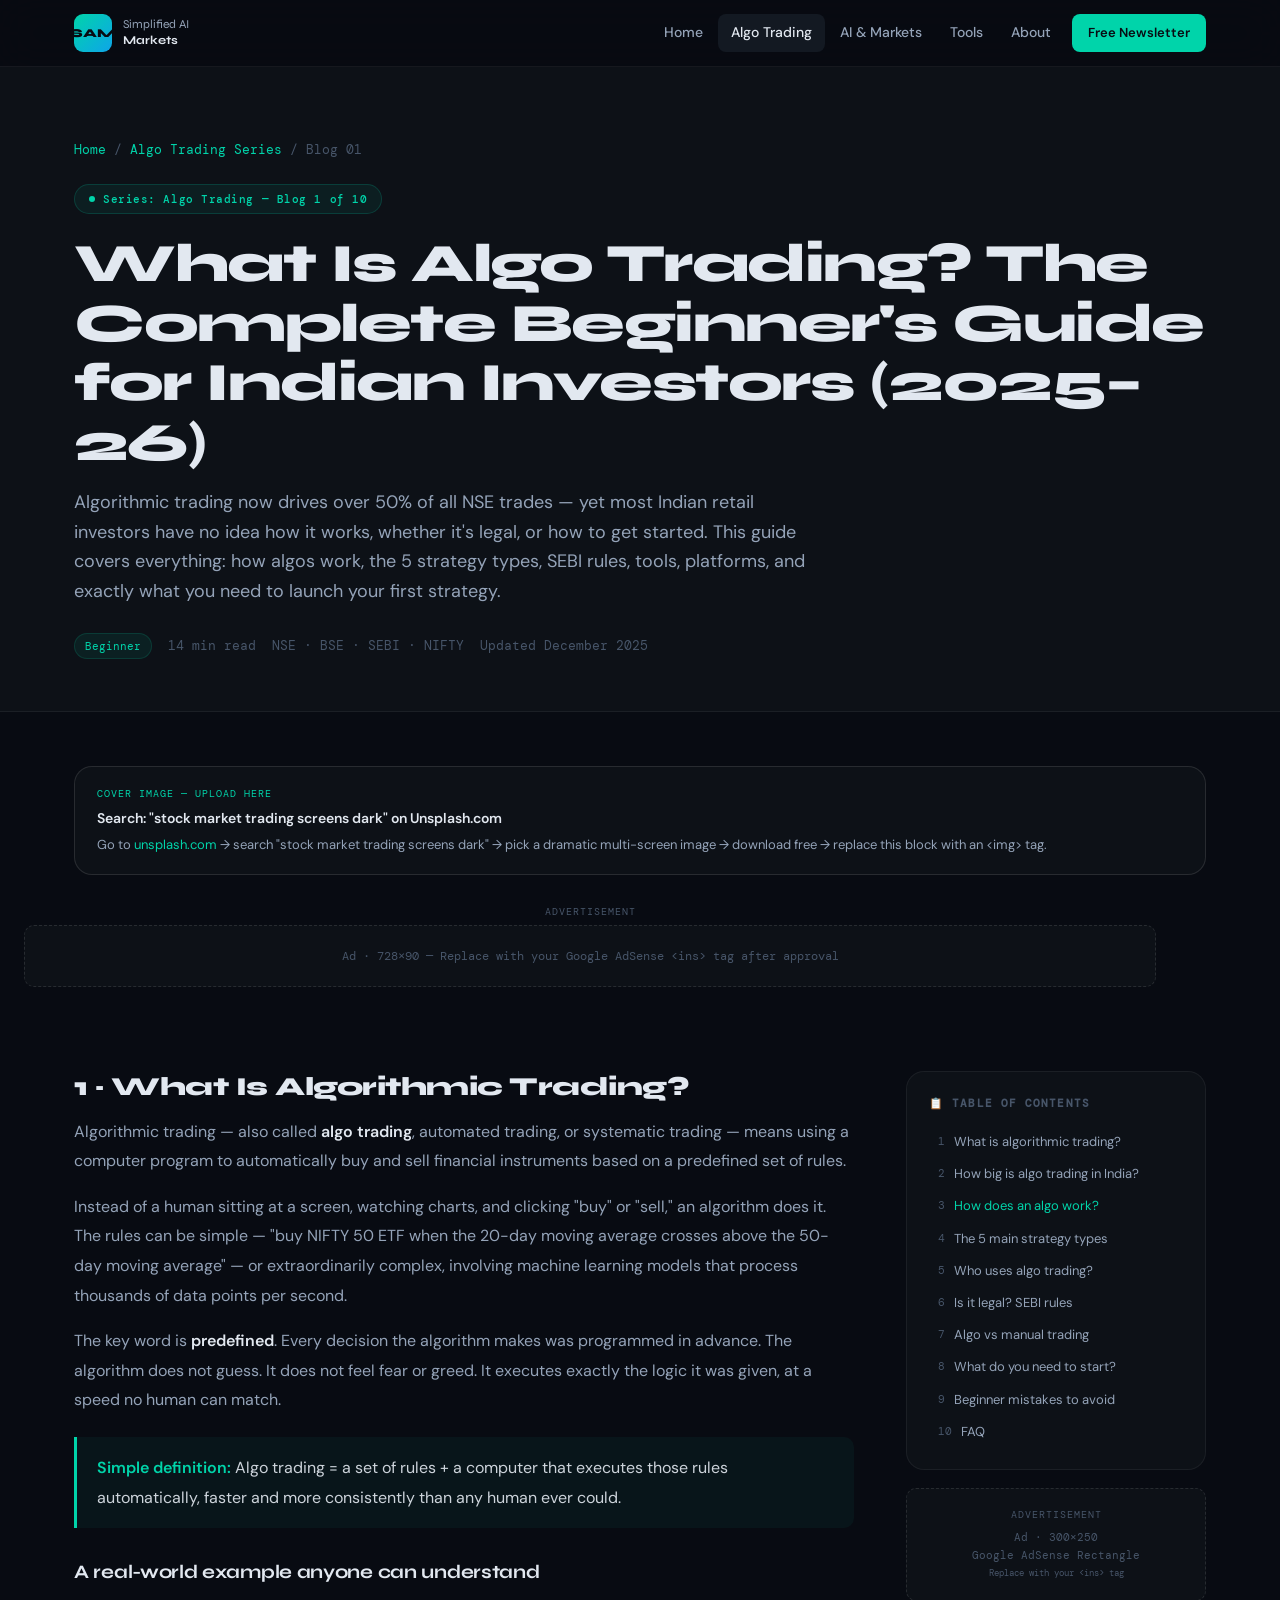
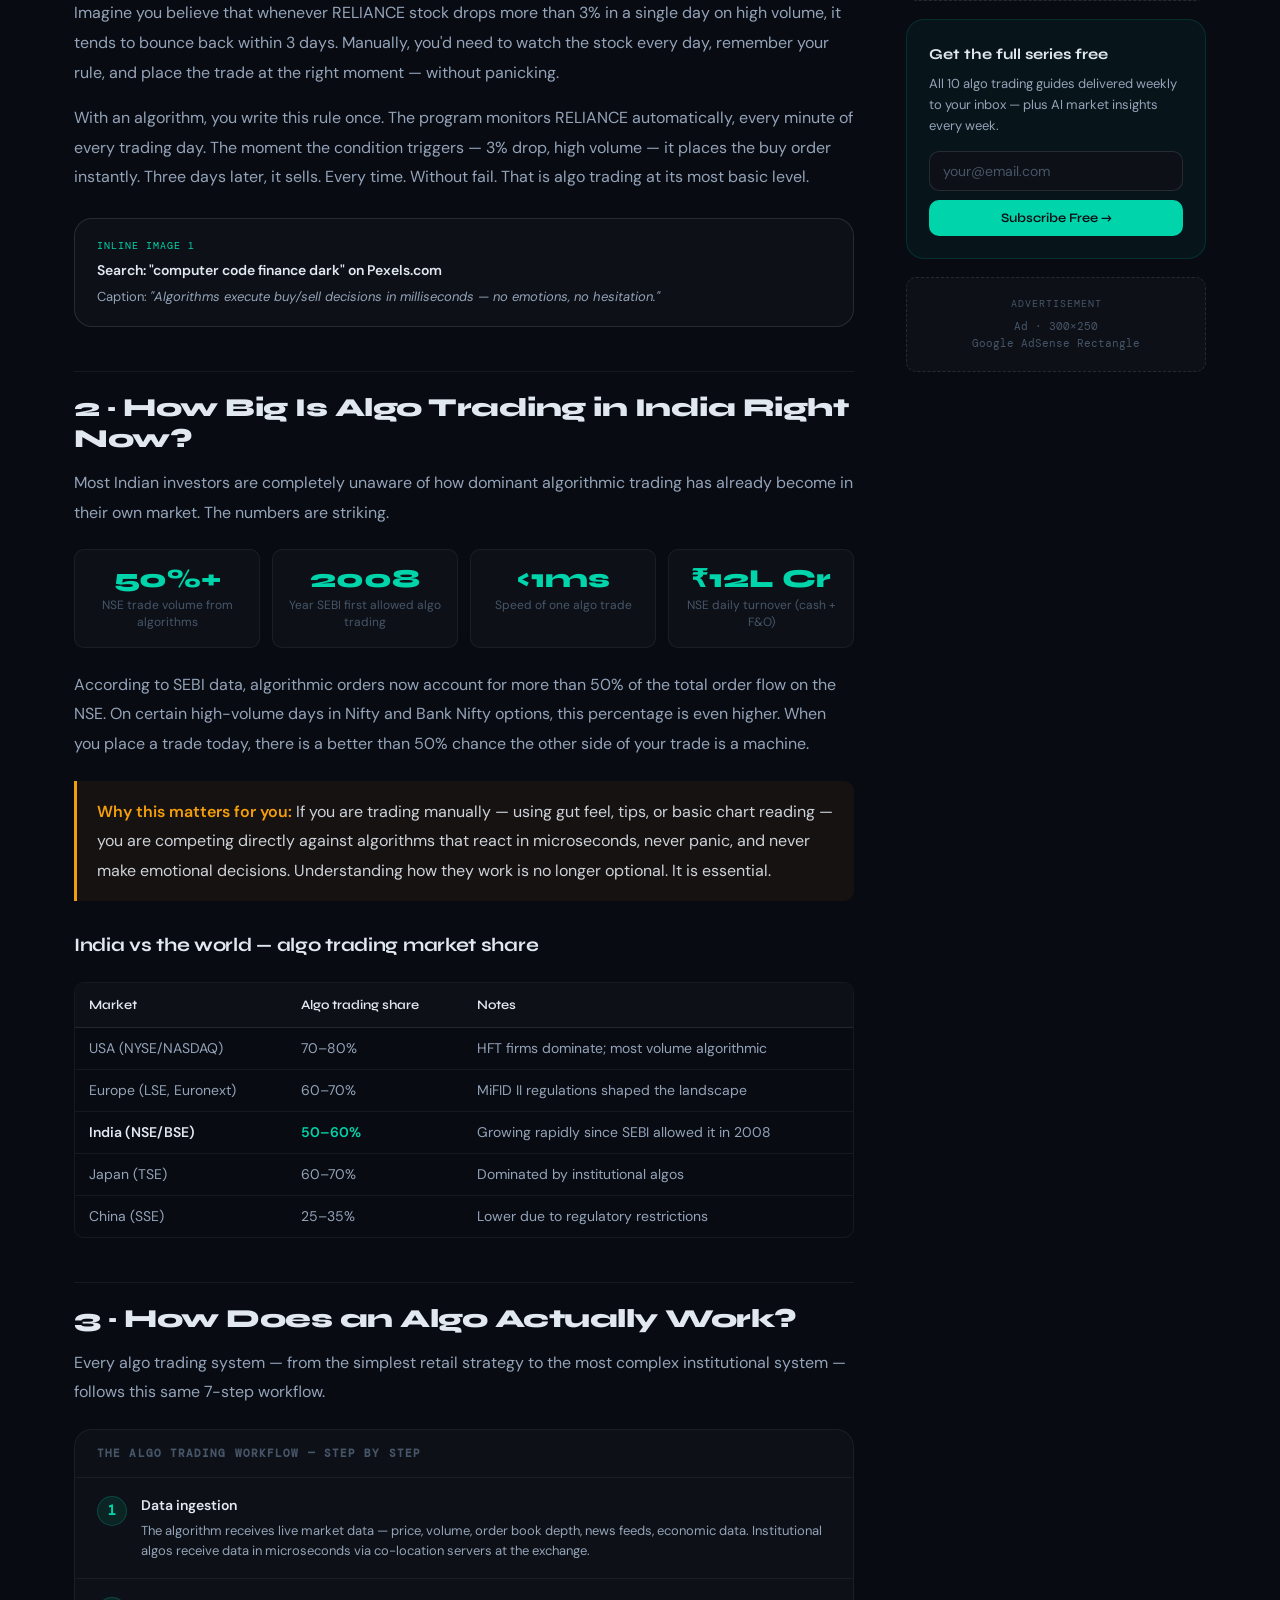
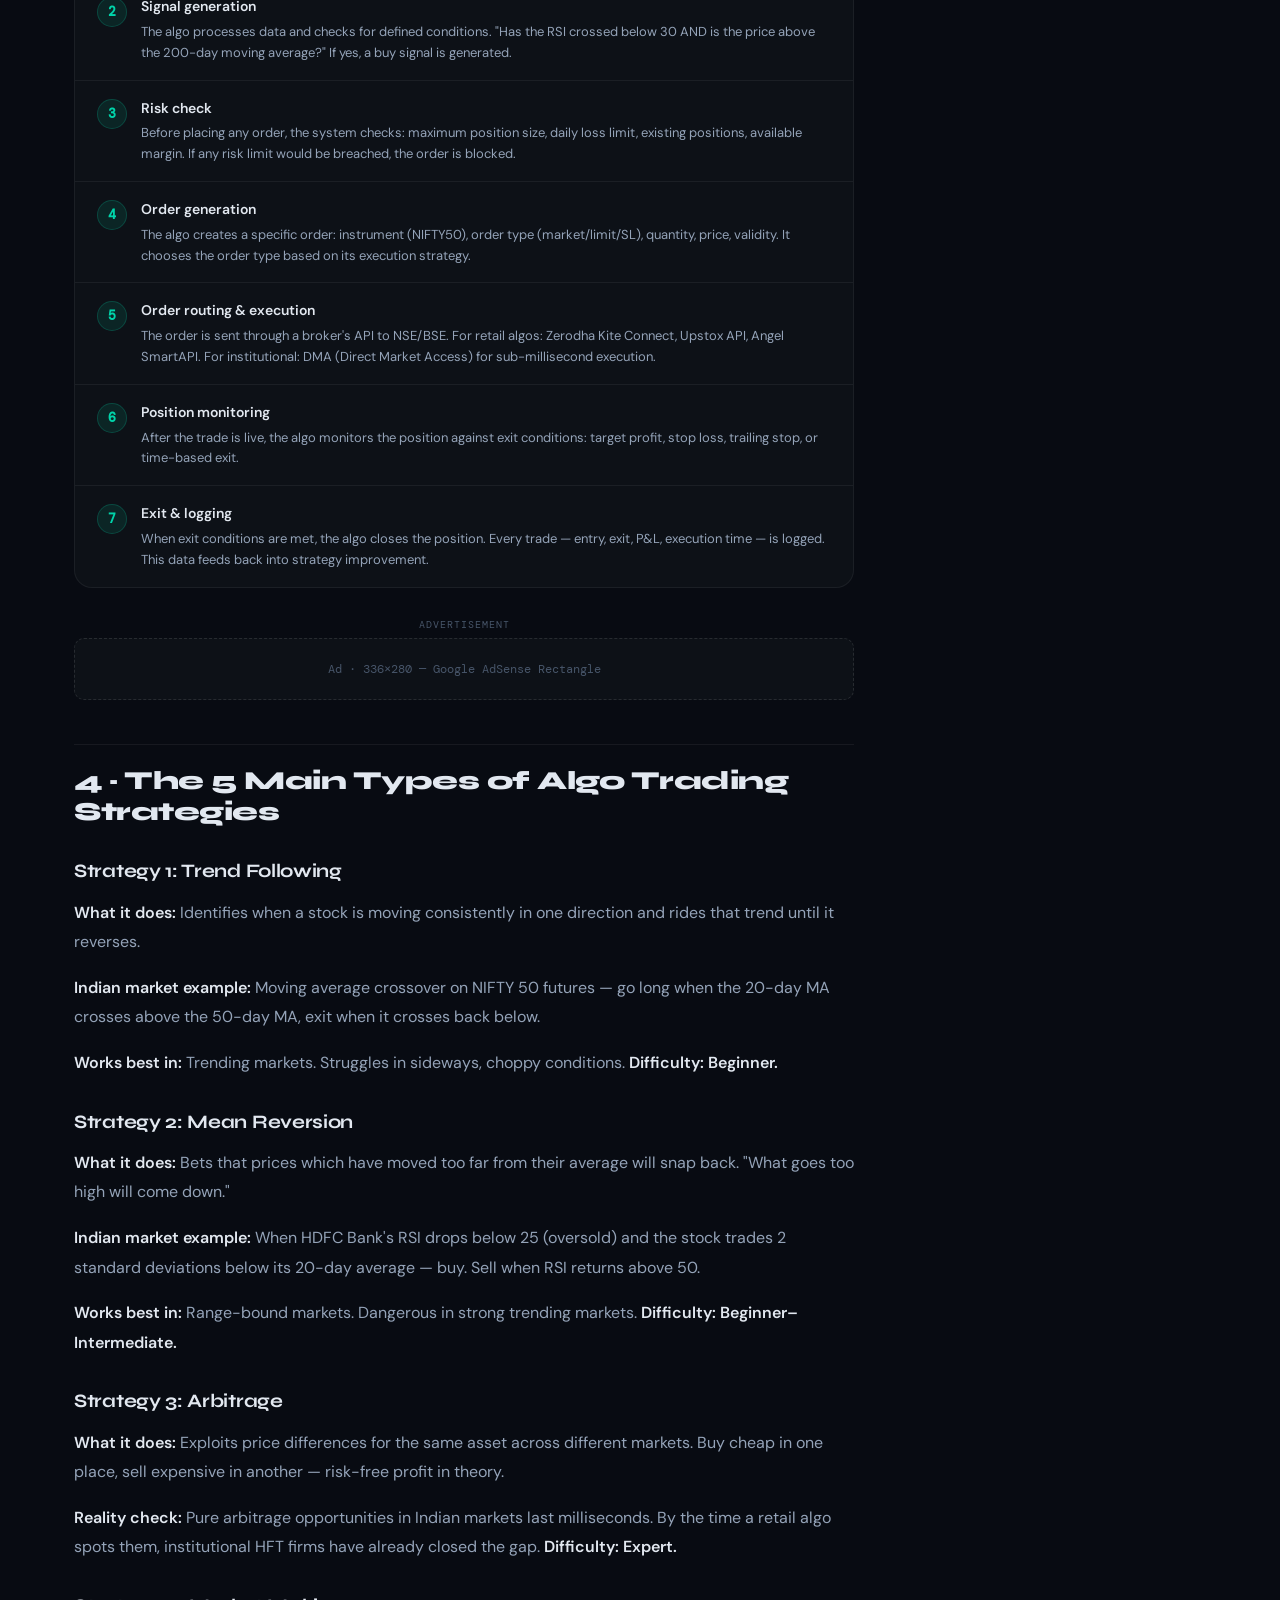
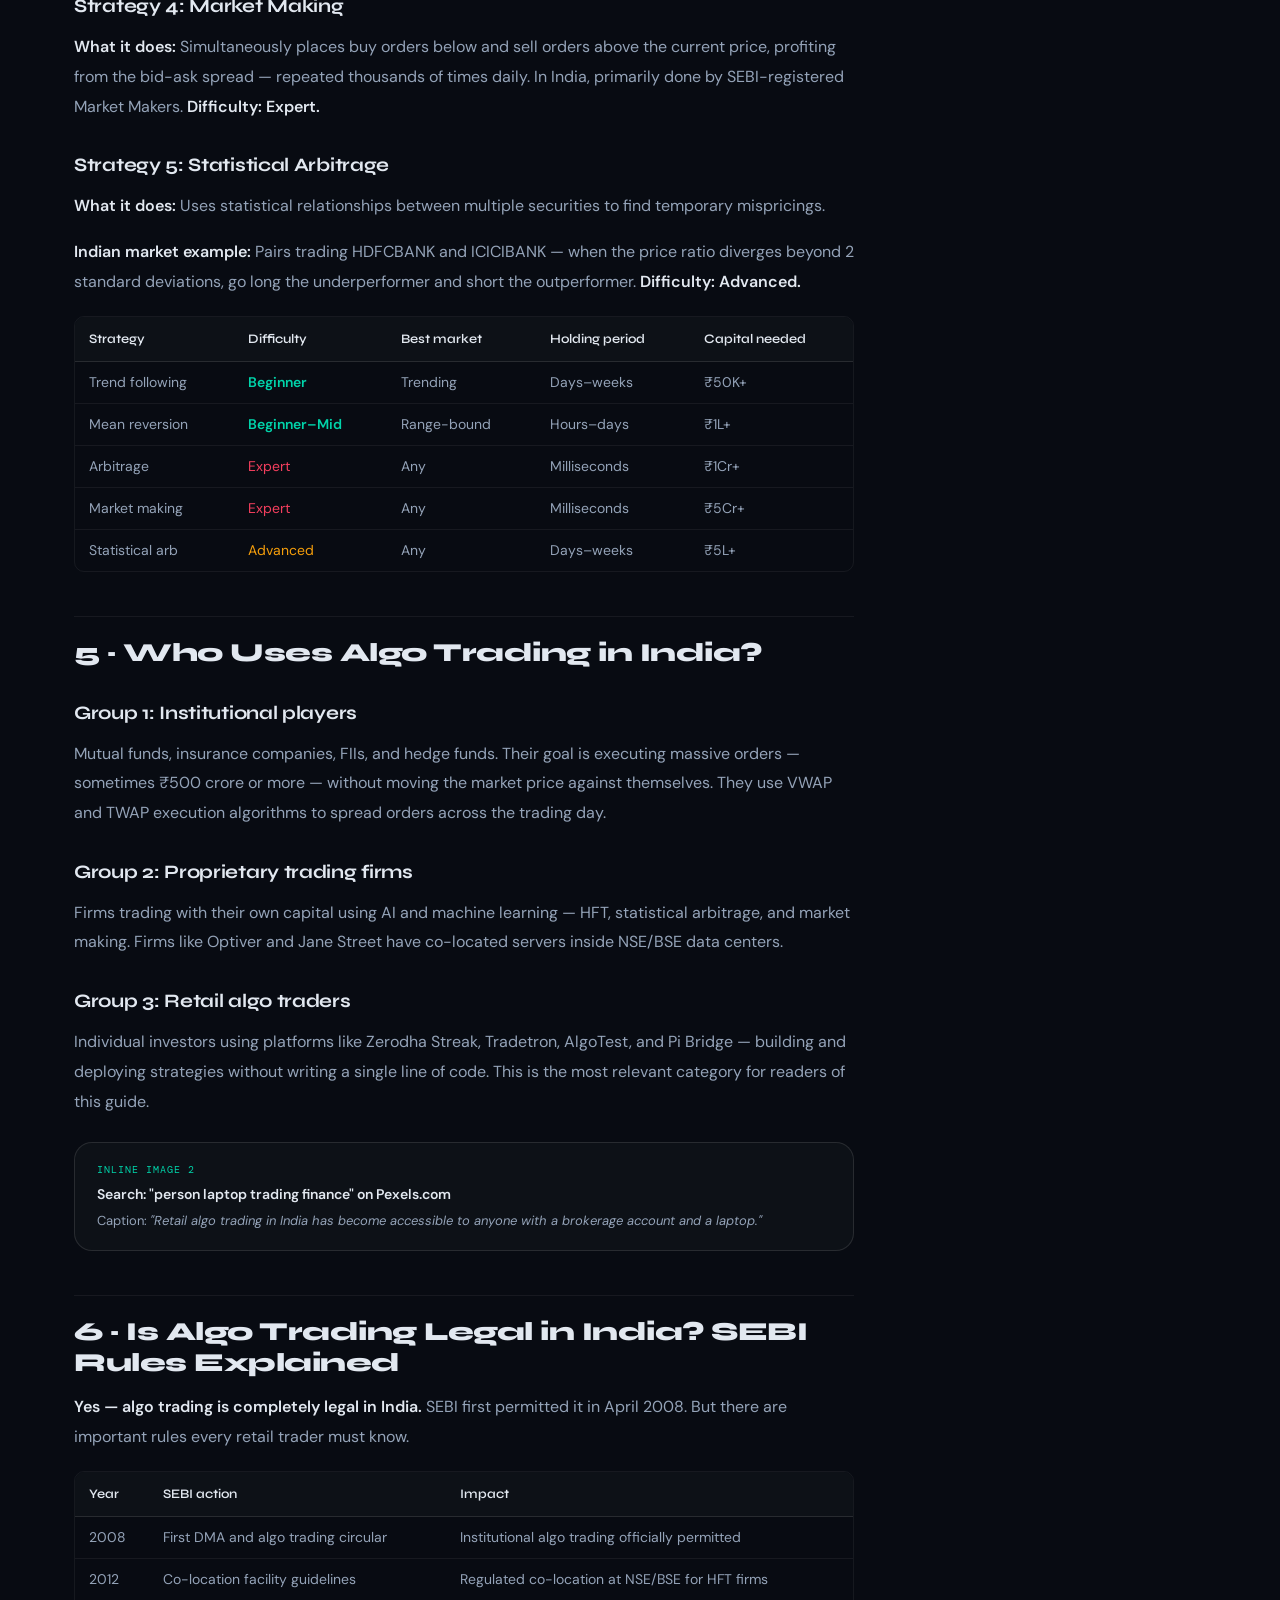
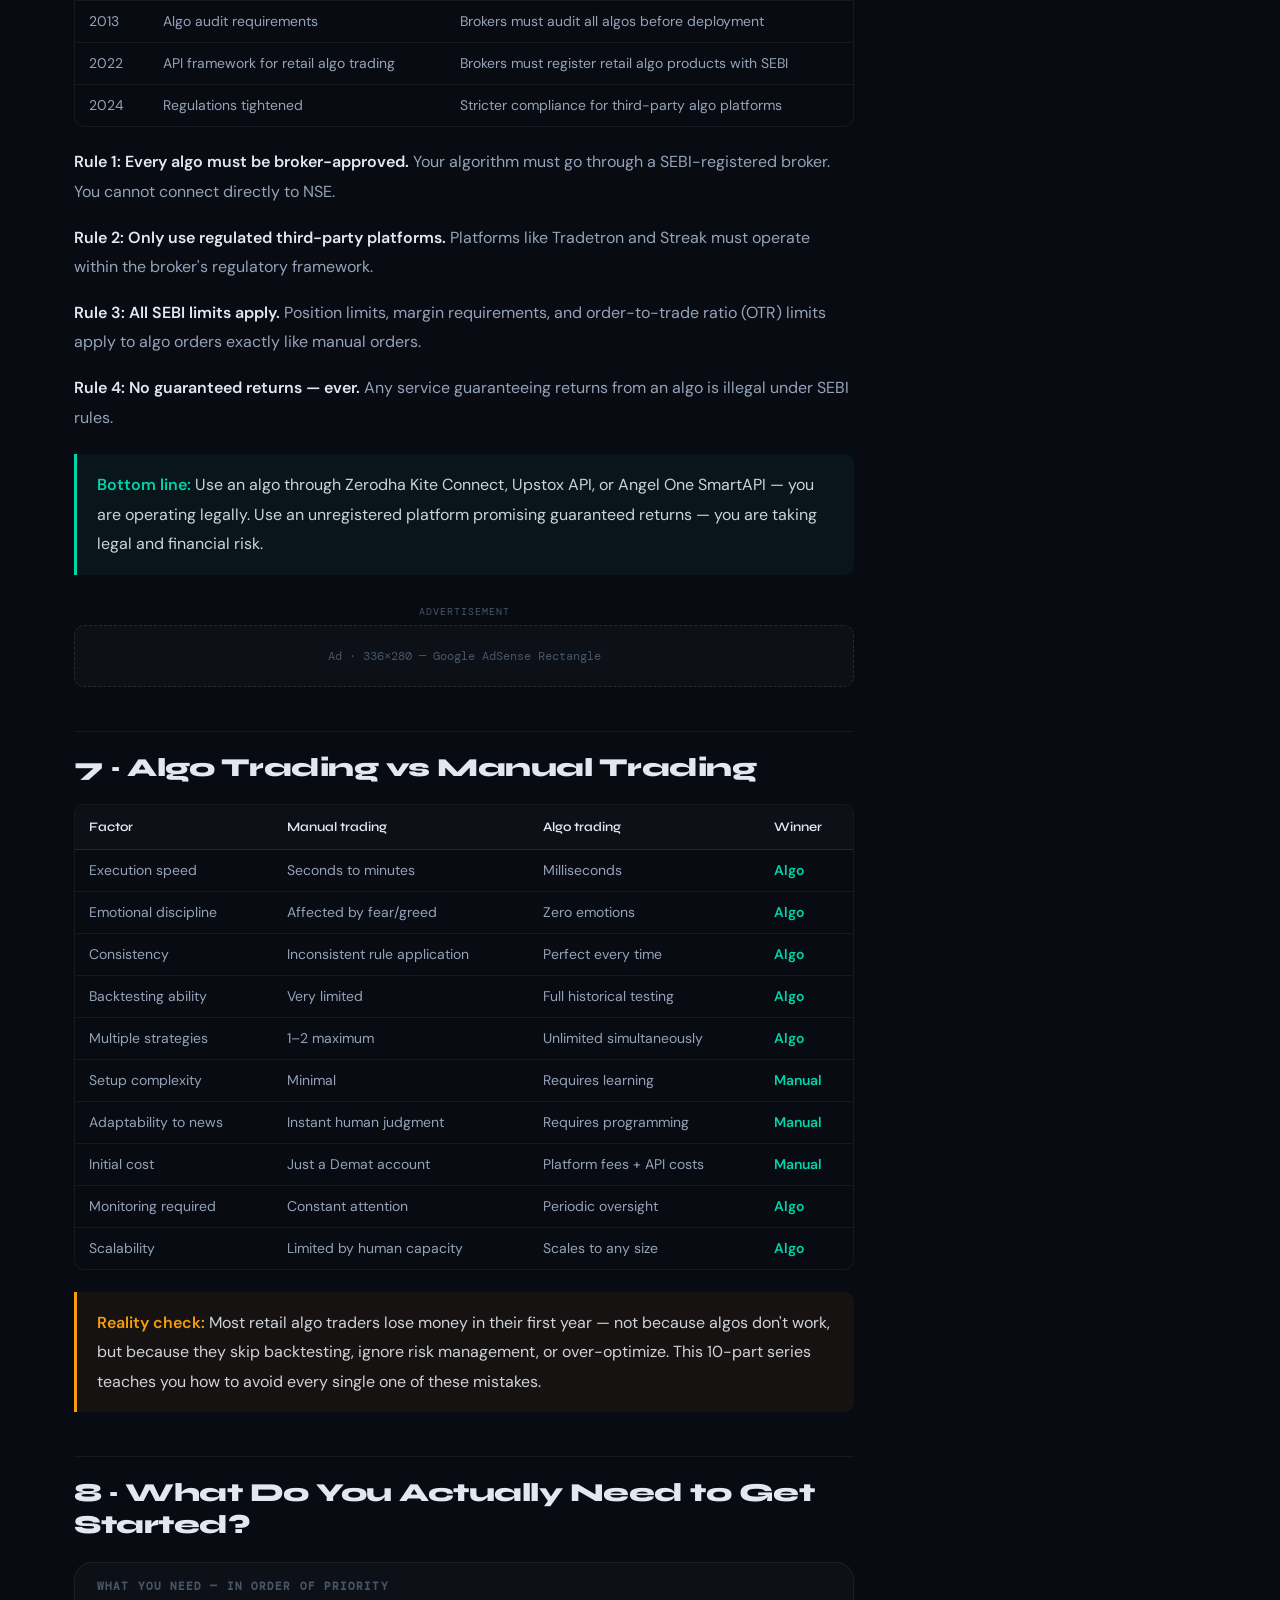
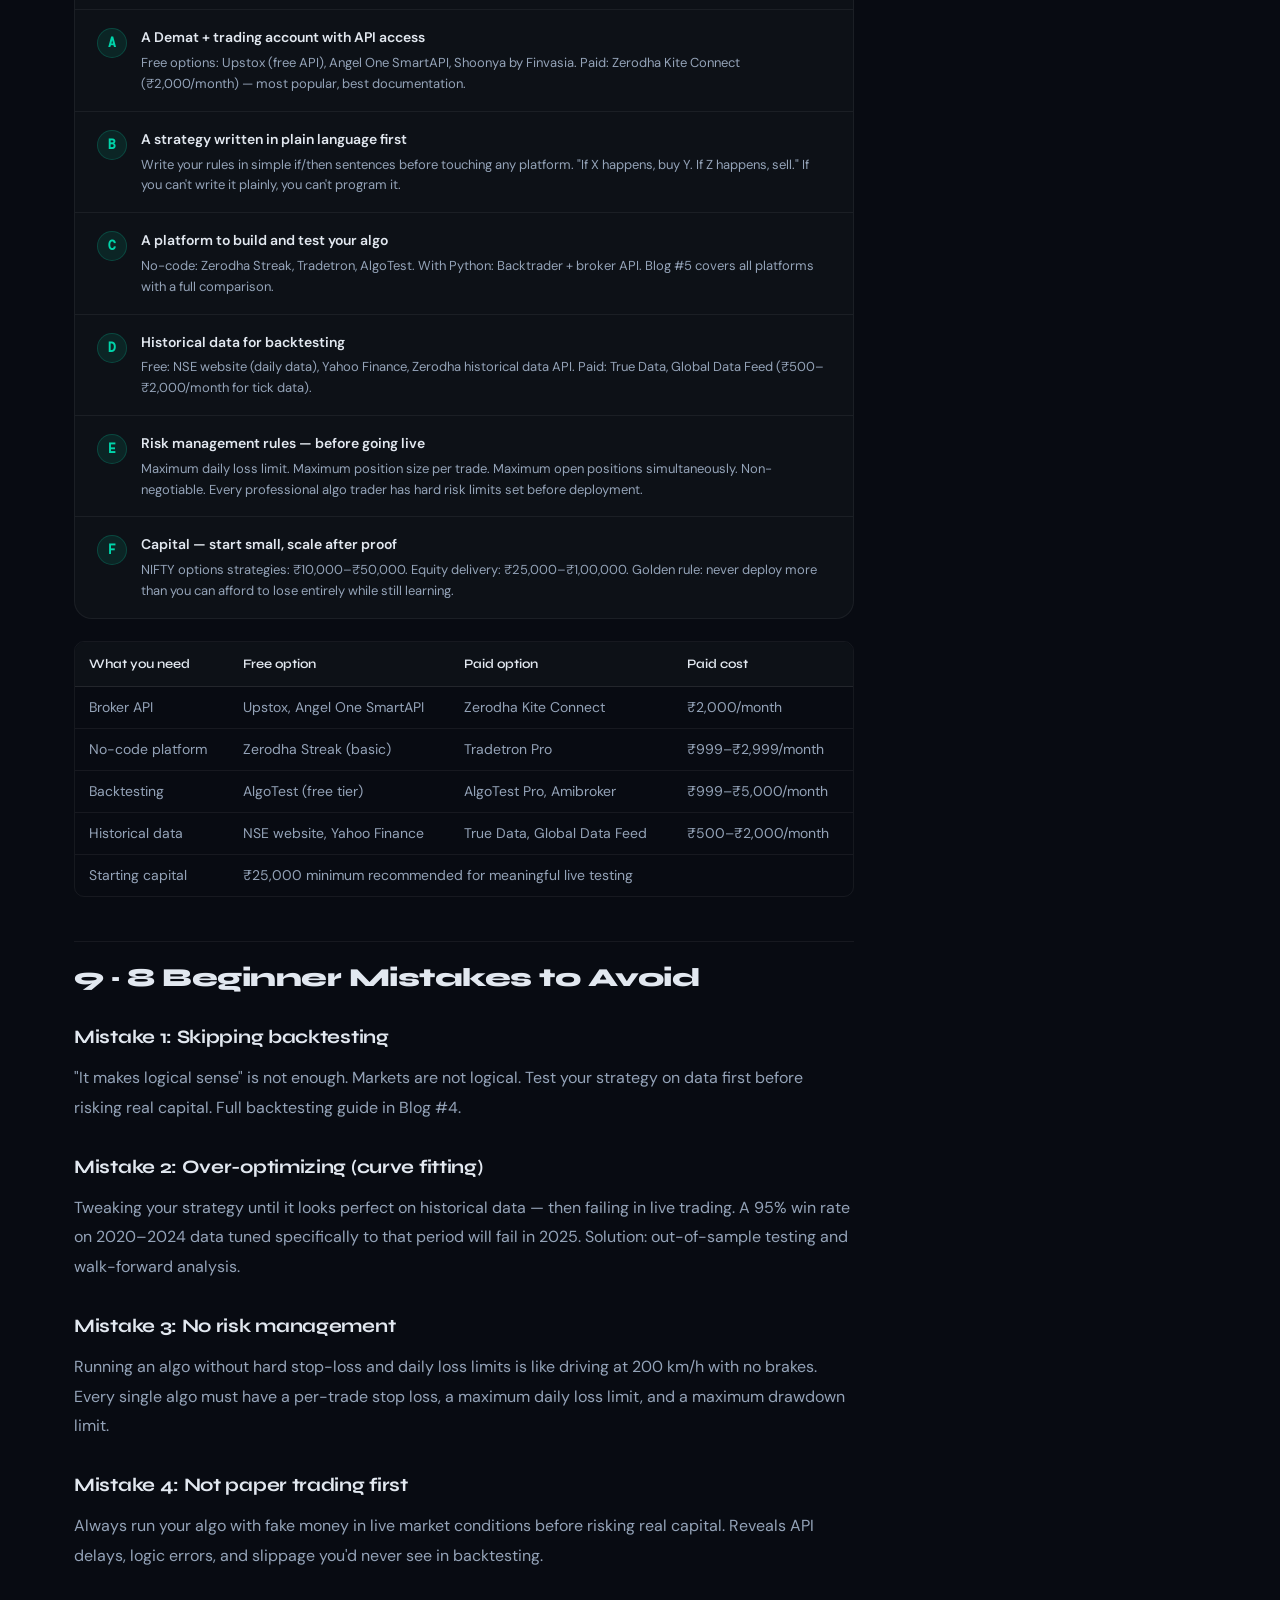
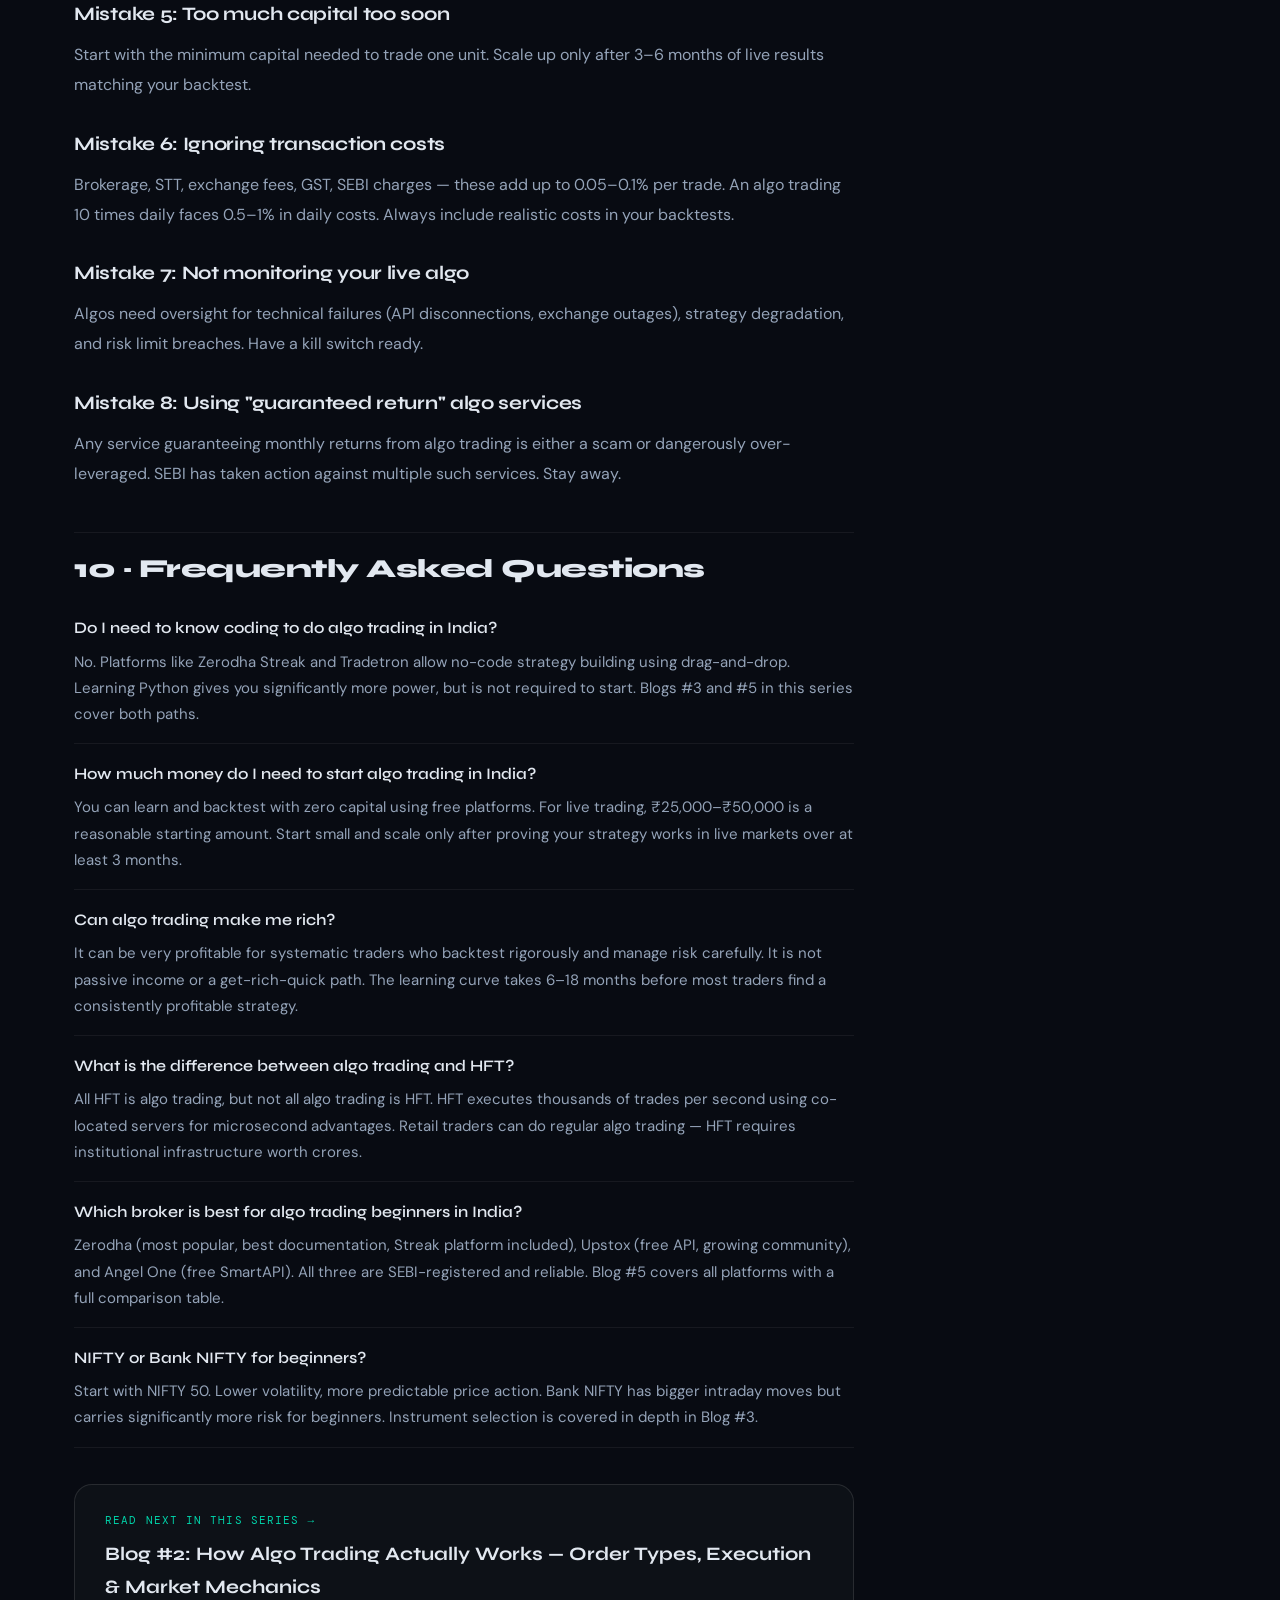
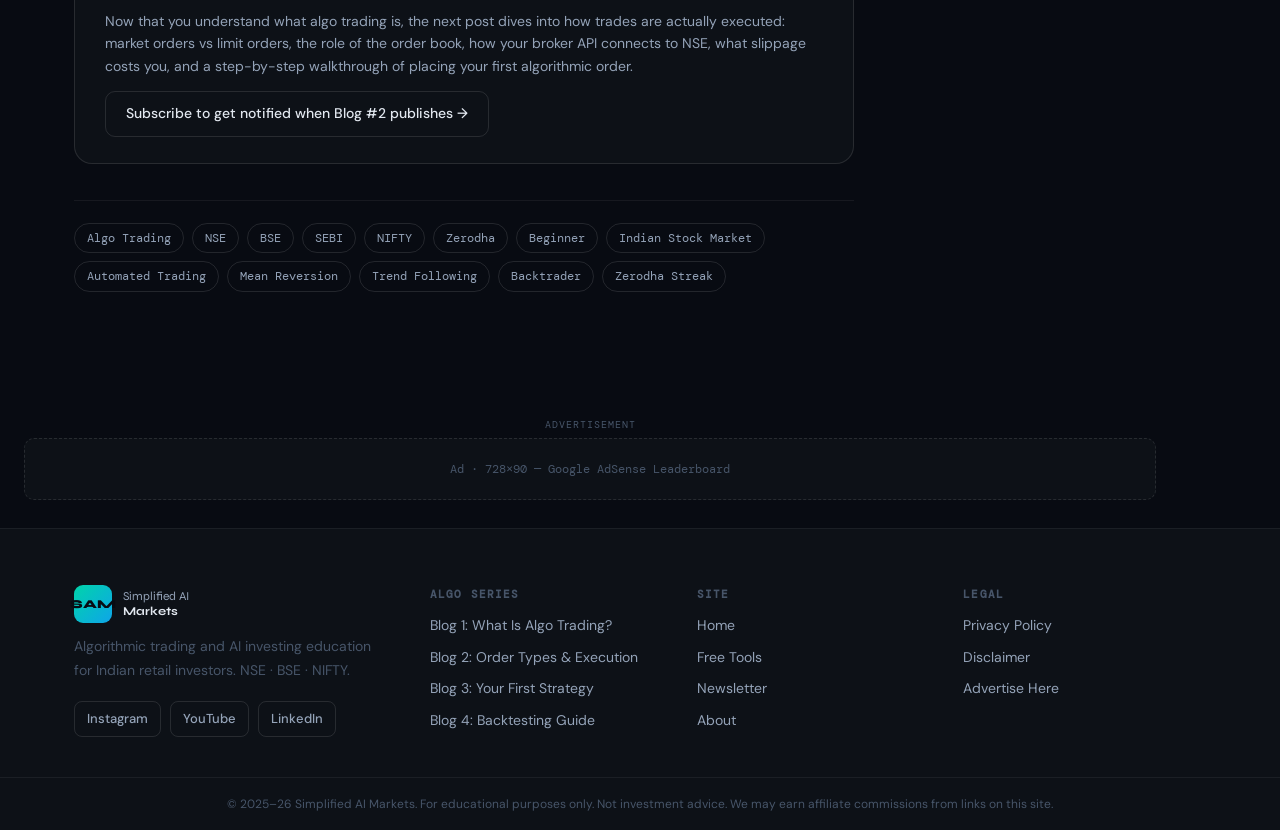
==== commit 53f137ed: "Add files via upload" ====
--- a/algo-trading-beginner-guide.html
+++ b/algo-trading-beginner-guide.html
@@ -1,662 +1,520 @@
 <!DOCTYPE html>
 <html lang="en">
 <head>
-  <meta charset="UTF-8">
-  <meta name="viewport" content="width=device-width, initial-scale=1.0">
-  <title>What Is Algo Trading? Complete Beginner's Guide for Indian Investors 2025–26 | Simplified AI Markets</title>
-  <meta name="description" content="Algorithmic trading drives 50%+ of NSE volumes. Learn what algo trading is, how it works, the 5 strategy types, SEBI rules, and exactly what you need to start — step by step guide for Indian investors.">
-  <meta name="keywords" content="what is algo trading India, algorithmic trading NSE beginners, algo trading SEBI rules, zerodha streak algo, how to start algo trading India, NIFTY algo strategy, automated trading India">
-  <meta name="author" content="Simplified AI Markets">
-  <meta name="robots" content="index, follow">
-  <link rel="canonical" href="https://simplified-ai-markets.github.io/blog/algo-trading-beginner-guide.html">
-
-  <meta property="og:title" content="What Is Algo Trading? Complete Beginner's Guide for Indian Investors">
-  <meta property="og:description" content="50%+ of NSE trades are algorithmic. Here's what that means, how it works, and how to get started — step by step.">
-  <meta property="og:type" content="article">
-  <meta property="og:url" content="https://simplified-ai-markets.github.io/blog/algo-trading-beginner-guide.html">
-  <meta property="article:published_time" content="2025-12-01T08:00:00+05:30">
-  <meta property="article:author" content="Simplified AI Markets">
-  <meta property="article:section" content="Algo Trading">
-  <meta property="article:tag" content="Algo Trading, NSE, SEBI, NIFTY, Beginner">
-
-  <script type="application/ld+json">
-  {
-    "@context": "https://schema.org",
-    "@type": "Article",
-    "headline": "What Is Algo Trading? The Complete Beginner's Guide for Indian Investors (2025–26)",
-    "description": "Algorithmic trading drives 50%+ of NSE volumes. Learn what algo trading is, how it works, the 5 strategy types, SEBI rules, and what you need to start.",
-    "author": { "@type": "Organization", "name": "Simplified AI Markets" },
-    "publisher": { "@type": "Organization", "name": "Simplified AI Markets" },
-    "datePublished": "2025-12-01",
-    "dateModified": "2025-12-01",
-    "mainEntityOfPage": "https://simplified-ai-markets.github.io/blog/algo-trading-beginner-guide.html",
-    "articleSection": "Algo Trading",
-    "keywords": "algo trading India, algorithmic trading NSE, SEBI algo rules, NIFTY strategy",
-    "isPartOf": {
-      "@type": "Series",
-      "name": "Algo Trading: Beginner to Pro",
-      "position": 1
-    }
-  }
-  </script>
-
-  <!-- FAQ schema for rich results -->
-  <script type="application/ld+json">
-  {
-    "@context": "https://schema.org",
-    "@type": "FAQPage",
-    "mainEntity": [
-      {
-        "@type": "Question",
-        "name": "Do I need to know coding to do algo trading in India?",
-        "acceptedAnswer": { "@type": "Answer", "text": "No. Platforms like Zerodha Streak and Tradetron allow no-code strategy building using drag-and-drop. Python gives more power but is not required to start." }
-      },
-      {
-        "@type": "Question",
-        "name": "How much money do I need to start algo trading in India?",
-        "acceptedAnswer": { "@type": "Answer", "text": "You can learn and backtest with zero capital using free platforms. For live trading, ₹25,000–₹50,000 is a reasonable starting amount." }
-      },
-      {
-        "@type": "Question",
-        "name": "Is algo trading legal in India?",
-        "acceptedAnswer": { "@type": "Answer", "text": "Yes. SEBI first permitted algorithmic trading in India in April 2008. It is completely legal when done through SEBI-registered brokers like Zerodha, Upstox, or Angel One." }
-      }
-    ]
-  }
-  </script>
-
-  <!-- Google AdSense placeholder -->
-  <!-- <script async src="https://pagead2.googlesyndication.com/pagead/js/adsbygoogle.js?client=ca-pub-XXXXXXXXXXXXXXXX" crossorigin="anonymous"></script> -->
-
-  <link rel="preconnect" href="https://fonts.googleapis.com">
-  <link rel="preconnect" href="https://fonts.gstatic.com" crossorigin>
-  <link href="https://fonts.googleapis.com/css2?family=Syne:wght@400;500;600;700;800&family=DM+Sans:ital,opsz,wght@0,9..40,300;0,9..40,400;0,9..40,500;1,9..40,300&family=DM+Mono:wght@400;500&display=swap" rel="stylesheet">
-  <link rel="stylesheet" href="../css/style.css">
+<meta charset="UTF-8">
+<meta name="viewport" content="width=device-width, initial-scale=1.0">
+<title>What Is Algo Trading? Complete Beginner's Guide for Indian Investors 2025–26 | Simplified AI Markets</title>
+<meta name="description" content="Algorithmic trading drives 50%+ of NSE volumes. Learn what algo trading is, how it works, the 5 strategy types, SEBI rules, and what you need to start — complete step-by-step guide for Indian investors.">
+<meta name="keywords" content="what is algo trading India, algorithmic trading NSE beginners, algo trading SEBI rules, zerodha streak algo, how to start algo trading India, NIFTY algo strategy">
+<meta name="robots" content="index, follow">
+<link rel="canonical" href="https://gc-bishwadeep.github.io/Simplified-AI-Markets/blog/algo-trading-beginner-guide.html">
+<meta property="og:title" content="What Is Algo Trading? Complete Beginner's Guide for Indian Investors">
+<meta property="og:description" content="50%+ of NSE trades are algorithmic. Here's what that means, how it works, and how to get started — step by step.">
+<meta property="og:type" content="article">
+<script type="application/ld+json">{"@context":"https://schema.org","@type":"Article","headline":"What Is Algo Trading? The Complete Beginner's Guide for Indian Investors (2025–26)","description":"Algorithmic trading drives 50%+ of NSE volumes. Learn what algo trading is, how it works, the 5 strategy types, SEBI rules, and what you need to start.","author":{"@type":"Organization","name":"Simplified AI Markets"},"publisher":{"@type":"Organization","name":"Simplified AI Markets"},"datePublished":"2025-12-01","isPartOf":{"@type":"Series","name":"Algo Trading: Beginner to Pro","position":1}}</script>
+<script type="application/ld+json">{"@context":"https://schema.org","@type":"FAQPage","mainEntity":[{"@type":"Question","name":"Do I need coding to do algo trading in India?","acceptedAnswer":{"@type":"Answer","text":"No. Platforms like Zerodha Streak and Tradetron allow no-code strategy building."}},{"@type":"Question","name":"How much money do I need to start algo trading?","acceptedAnswer":{"@type":"Answer","text":"₹25,000–₹50,000 is a reasonable starting amount for live trading. You can learn and backtest for free."}},{"@type":"Question","name":"Is algo trading legal in India?","acceptedAnswer":{"@type":"Answer","text":"Yes. SEBI first permitted algorithmic trading in April 2008. It is completely legal through SEBI-registered brokers."}}]}</script>
+
+<link rel="preconnect" href="https://fonts.googleapis.com">
+<link rel="preconnect" href="https://fonts.gstatic.com" crossorigin>
+<link href="https://fonts.googleapis.com/css2?family=Syne:wght@400;600;700;800&family=DM+Sans:wght@300;400;500&family=DM+Mono:wght@400;500&display=swap" rel="stylesheet">
+
+<style>
+*,*::before,*::after{box-sizing:border-box;margin:0;padding:0}
+html{scroll-behavior:smooth;-webkit-font-smoothing:antialiased}
+:root{
+  --bg:#080b12;--bg2:#0d1117;--bg3:#131922;--bg4:#1a2236;
+  --border:rgba(255,255,255,0.06);--border2:rgba(255,255,255,0.11);
+  --accent:#00d4aa;--accent2:#0ea5e9;--gold:#f59e0b;--red:#f43f5e;
+  --text:#e2e8f0;--text2:#94a3b8;--text3:#475569;
+  --ff-head:'Syne',system-ui,sans-serif;
+  --ff-body:'DM Sans',system-ui,sans-serif;
+  --ff-mono:'DM Mono',monospace;
+  --r:10px;--r2:18px;--mw:1180px;
+}
+body{background:var(--bg);color:var(--text);font-family:var(--ff-body);font-size:16px;line-height:1.7;overflow-x:hidden}
+a{color:inherit;text-decoration:none}
+::-webkit-scrollbar{width:5px}::-webkit-scrollbar-track{background:var(--bg)}::-webkit-scrollbar-thumb{background:var(--border2);border-radius:3px}
+.wrap{max-width:var(--mw);margin:0 auto;padding:0 24px}
+
+/* HEADER */
+.hdr{position:sticky;top:0;z-index:200;background:rgba(8,11,18,.88);backdrop-filter:blur(20px);-webkit-backdrop-filter:blur(20px);border-bottom:1px solid var(--border);transition:box-shadow .3s}
+.hdr-inner{display:flex;align-items:center;justify-content:space-between;height:66px;gap:20px}
+.logo{display:flex;align-items:center;gap:11px;flex-shrink:0}
+.logo-mark{width:38px;height:38px;border-radius:9px;background:linear-gradient(135deg,var(--accent),var(--accent2));display:flex;align-items:center;justify-content:center;font-family:var(--ff-head);font-size:12px;font-weight:800;color:#080b12;flex-shrink:0}
+.logo-txt{font-family:var(--ff-head);font-size:12px;color:var(--text2);line-height:1.3}
+.logo-txt strong{color:var(--text);font-weight:700;display:block}
+nav{display:flex;align-items:center;gap:2px}
+.nl{font-size:14px;font-weight:500;color:var(--text2);padding:7px 13px;border-radius:8px;transition:all .2s}
+.nl:hover,.nl.active{color:var(--text);background:var(--bg3)}
+.ncta{font-size:13px;font-weight:600;color:#080b12;background:var(--accent);padding:8px 16px;border-radius:8px;margin-left:6px;transition:all .2s;white-space:nowrap}
+.ncta:hover{background:#00ebbf;transform:translateY(-1px)}
+.burger{display:none;flex-direction:column;gap:5px;background:none;border:none;cursor:pointer;padding:4px}
+.burger span{width:22px;height:2px;background:var(--text);border-radius:2px;display:block;transition:all .3s}
+@media(max-width:800px){nav{display:none;flex-direction:column;position:absolute;top:66px;left:0;right:0;background:rgba(8,11,18,.97);padding:14px 20px;border-bottom:1px solid var(--border);gap:4px}nav.open{display:flex}.burger{display:flex}}
+
+/* BLOG HERO */
+.blog-hero{background:var(--bg2);border-bottom:1px solid var(--border);padding:72px 0 52px}
+.breadcrumb{display:flex;align-items:center;gap:8px;font-size:13px;color:var(--text3);margin-bottom:22px;font-family:var(--ff-mono)}
+.breadcrumb a{color:var(--accent)}
+.series-pill{display:inline-flex;align-items:center;gap:8px;font-size:11px;font-weight:500;font-family:var(--ff-mono);color:var(--accent);background:rgba(0,212,170,.07);border:1px solid rgba(0,212,170,.18);padding:5px 14px;border-radius:100px;margin-bottom:20px;letter-spacing:.05em}
+.sp-dot{width:6px;height:6px;background:var(--accent);border-radius:50%;animation:pulse 2s infinite}
+@keyframes pulse{0%,100%{opacity:1}50%{opacity:.4}}
+h1.blog-h{font-family:var(--ff-head);font-size:clamp(26px,5vw,54px);font-weight:800;letter-spacing:-1.5px;line-height:1.1;color:var(--text);margin-bottom:16px}
+.blog-sub{font-size:18px;color:var(--text2);line-height:1.65;max-width:760px;margin-bottom:26px}
+.meta-row{display:flex;align-items:center;gap:16px;flex-wrap:wrap;font-size:13px;color:var(--text3);font-family:var(--ff-mono)}
+.meta-badge{color:var(--accent);background:rgba(0,212,170,.08);border:1px solid rgba(0,212,170,.15);padding:3px 10px;border-radius:100px;font-size:11px}
+
+/* LAYOUT */
+.blog-layout{display:grid;grid-template-columns:1fr 300px;gap:52px;padding:56px 0 96px;align-items:start}
+@media(max-width:900px){.blog-layout{grid-template-columns:1fr}}
+
+/* SIDEBAR */
+.sidebar{display:flex;flex-direction:column;gap:18px}
+.toc-box{background:var(--bg2);border:1px solid var(--border);border-radius:var(--r2);padding:22px;position:sticky;top:84px}
+.toc-head{font-size:11px;font-weight:600;font-family:var(--ff-mono);color:var(--text3);letter-spacing:.1em;text-transform:uppercase;margin-bottom:14px}
+.toc-list{list-style:none;display:flex;flex-direction:column;gap:2px}
+.toc-list a{display:flex;align-items:flex-start;gap:9px;font-size:13px;color:var(--text2);padding:6px 9px;border-radius:7px;transition:all .2s;line-height:1.4}
+.toc-list a:hover{color:var(--accent);background:var(--bg3)}
+.toc-n{font-family:var(--ff-mono);font-size:11px;color:var(--text3);flex-shrink:0;margin-top:1px}
+.sidebar-ad{background:var(--bg2);border:1px dashed var(--border2);border-radius:var(--r);padding:18px;font-size:11px;font-family:var(--ff-mono);color:var(--text3);text-align:center;line-height:1.6}
+.sidebar-nl{background:rgba(0,212,170,.05);border:1px solid rgba(0,212,170,.14);border-radius:var(--r2);padding:22px}
+.snl-h{font-family:var(--ff-head);font-size:15px;font-weight:700;color:var(--text);margin-bottom:7px}
+.snl-sub{font-size:13px;color:var(--text2);line-height:1.6;margin-bottom:14px}
+.snl-inp{width:100%;background:var(--bg2);border:1px solid var(--border2);border-radius:var(--r);padding:10px 13px;font-size:14px;font-family:var(--ff-body);color:var(--text);outline:none;margin-bottom:9px;transition:border-color .2s}
+.snl-inp:focus{border-color:var(--accent)}
+.snl-inp::placeholder{color:var(--text3)}
+.btn-p{display:inline-flex;align-items:center;font-family:var(--ff-head);font-weight:600;color:#080b12;background:var(--accent);border:none;cursor:pointer;border-radius:var(--r);transition:all .2s;text-decoration:none}
+.btn-p:hover{background:#00ebbf;transform:translateY(-1px)}
+.btn-sm{font-size:13px;padding:10px 16px;width:100%;justify-content:center}
+
+/* ARTICLE CONTENT */
+.article h2{font-family:var(--ff-head);font-size:26px;font-weight:800;color:var(--text);margin:44px 0 14px;letter-spacing:-.5px;padding-top:20px;border-top:1px solid var(--border);line-height:1.2}
+.article h2:first-child{margin-top:0;border-top:none;padding-top:0}
+.article h3{font-family:var(--ff-head);font-size:19px;font-weight:700;color:var(--text);margin:28px 0 10px;letter-spacing:-.3px}
+.article h4{font-size:16px;font-weight:600;color:var(--text);margin:20px 0 8px}
+.article p{font-size:16px;line-height:1.85;color:var(--text2);margin-bottom:16px}
+.article strong{color:var(--text);font-weight:600}
+.article ul,.article ol{margin:14px 0 16px 22px}
+.article li{font-size:16px;color:var(--text2);line-height:1.75;margin-bottom:7px;padding-left:6px}
+.article ul li::marker{color:var(--accent)}
+.article ol li::marker{color:var(--accent);font-family:var(--ff-mono);font-size:13px}
+
+/* CALLOUTS */
+.callout{border-left:3px solid var(--accent);background:rgba(0,212,170,.05);border-radius:0 var(--r) var(--r) 0;padding:16px 20px;margin:22px 0}
+.callout p{margin-bottom:0;color:rgba(226,232,240,.9)}
+.callout strong{color:var(--accent)}
+.callout-warn{border-left-color:var(--gold);background:rgba(245,158,11,.05)}
+.callout-warn strong{color:var(--gold)}
+
+/* STAT BOXES */
+.stat-row{display:grid;grid-template-columns:repeat(auto-fit,minmax(130px,1fr));gap:12px;margin:22px 0}
+.stat-box{background:var(--bg2);border:1px solid var(--border);border-radius:var(--r);padding:16px;text-align:center}
+.sv{font-family:var(--ff-head);font-size:26px;font-weight:800;color:var(--accent);line-height:1;margin-bottom:5px}
+.sl{font-size:12px;color:var(--text3);line-height:1.4}
+
+/* WORKFLOW */
+.workflow{background:var(--bg2);border:1px solid var(--border);border-radius:var(--r2);overflow:hidden;margin:22px 0}
+.wf-title{font-size:11px;font-weight:600;font-family:var(--ff-mono);color:var(--text3);letter-spacing:.1em;text-transform:uppercase;padding:14px 22px;border-bottom:1px solid var(--border)}
+.wf-step{display:flex;gap:14px;padding:16px 22px;border-bottom:1px solid var(--border);align-items:flex-start}
+.wf-step:last-child{border-bottom:none}
+.wf-n{width:30px;height:30px;border-radius:50%;background:rgba(0,212,170,.1);border:1px solid rgba(0,212,170,.2);display:flex;align-items:center;justify-content:center;font-size:13px;font-weight:600;font-family:var(--ff-mono);color:var(--accent);flex-shrink:0;margin-top:2px}
+.wf-head{font-size:14px;font-weight:600;color:var(--text);margin-bottom:3px}
+.wf-sub{font-size:13px;color:var(--text2);line-height:1.6}
+
+/* TABLES */
+.table-wrap{overflow-x:auto;margin:20px 0;border-radius:var(--r);border:1px solid var(--border)}
+table{width:100%;border-collapse:collapse;font-size:14px}
+th{background:var(--bg2);font-weight:600;font-family:var(--ff-head);text-align:left;padding:11px 14px;border-bottom:1px solid var(--border2);color:var(--text);white-space:nowrap;font-size:13px}
+td{padding:10px 14px;border-bottom:1px solid var(--border);color:var(--text2);vertical-align:top;line-height:1.5}
+tr:last-child td{border-bottom:none}
+tr:hover td{background:rgba(255,255,255,.02)}
+.td-yes{color:var(--accent);font-weight:600}
+.td-no{color:var(--red)}
+.td-mid{color:var(--gold)}
+
+/* IMG PLACEHOLDER */
+.img-ph{background:var(--bg2);border:1px solid var(--border2);border-radius:var(--r2);padding:18px 22px;margin:26px 0}
+.ip-lbl{font-size:10px;font-family:var(--ff-mono);color:var(--accent);letter-spacing:.1em;text-transform:uppercase;margin-bottom:5px}
+.ip-src{font-size:14px;font-weight:600;color:var(--text);margin-bottom:4px}
+.ip-inst{font-size:13px;color:var(--text2);line-height:1.6}
+.ip-link{color:var(--accent)}
+
+/* AD SLOTS */
+.ad-wrap{margin:28px 0;text-align:center}
+.ad-lbl{font-size:10px;font-family:var(--ff-mono);color:var(--text3);letter-spacing:.1em;text-transform:uppercase;margin-bottom:5px}
+.ad-ph{background:var(--bg2);border:1px dashed var(--border2);border-radius:var(--r);padding:20px;font-size:12px;color:var(--text3);font-family:var(--ff-mono)}
+
+/* NEXT POST */
+.next-post{background:var(--bg2);border:1px solid var(--border2);border-radius:var(--r2);padding:26px 30px;margin:36px 0}
+.np-lbl{font-size:11px;font-family:var(--ff-mono);color:var(--accent);letter-spacing:.1em;text-transform:uppercase;margin-bottom:9px}
+.np-title{font-family:var(--ff-head);font-size:19px;font-weight:700;color:var(--text);margin-bottom:7px}
+.np-sub{font-size:14px;color:var(--text2);line-height:1.6;margin-bottom:14px}
+.btn-g{display:inline-flex;align-items:center;font-size:14px;font-weight:500;color:var(--text);background:transparent;border:1px solid var(--border2);padding:10px 20px;border-radius:var(--r);transition:all .2s;cursor:pointer}
+.btn-g:hover{border-color:var(--accent);color:var(--accent)}
+
+/* TAGS */
+.post-tags{display:flex;flex-wrap:wrap;gap:8px;margin-top:28px;padding-top:22px;border-top:1px solid var(--border)}
+.ptag{font-size:12px;font-family:var(--ff-mono);color:var(--text2);border:1px solid var(--border2);border-radius:100px;padding:4px 12px;transition:all .2s;cursor:default}
+.ptag:hover{color:var(--accent);border-color:var(--accent)}
+
+/* FAQ */
+.faq-item{border-bottom:1px solid var(--border);padding:16px 0}
+.faq-item:last-child{border-bottom:none}
+.faq-q{font-size:16px;font-weight:600;font-family:var(--ff-head);color:var(--text);margin-bottom:7px}
+.faq-a{font-size:15px;color:var(--text2);line-height:1.75}
+
+/* FOOTER */
+.ftr{background:var(--bg2);border-top:1px solid var(--border);padding-top:56px}
+.ftr-inner{display:grid;grid-template-columns:300px 1fr;gap:56px;padding-bottom:40px}
+@media(max-width:900px){.ftr-inner{grid-template-columns:1fr;gap:32px}}
+.ftr-tagline{font-size:14px;color:var(--text3);line-height:1.7;margin:12px 0 18px}
+.socials{display:flex;gap:9px}
+.soc{font-size:13px;font-weight:500;color:var(--text2);border:1px solid var(--border2);border-radius:8px;padding:6px 12px;transition:all .2s}
+.soc:hover{color:var(--accent);border-color:var(--accent)}
+.ftr-links{display:grid;grid-template-columns:repeat(3,1fr);gap:24px}
+@media(max-width:600px){.ftr-links{grid-template-columns:1fr 1fr}}
+.fl-col{display:flex;flex-direction:column;gap:8px}
+.fl-title{font-size:11px;font-weight:600;font-family:var(--ff-mono);color:var(--text3);letter-spacing:.1em;text-transform:uppercase;margin-bottom:2px}
+.fl-col a{font-size:14px;color:var(--text2);transition:color .2s}
+.fl-col a:hover{color:var(--accent)}
+.ftr-bot{border-top:1px solid var(--border);padding:16px 0}
+.ftr-bot p{font-size:12px;color:var(--text3);text-align:center;line-height:1.7}
+</style>
 </head>
-<body class="blog-page">
-
-  <!-- HEADER -->
-  <header class="site-header" id="site-header">
-    <div class="container header-inner">
-      <a href="../index.html" class="logo">
-        <span class="logo-mark">SAM</span>
-        <span class="logo-text">Simplified AI<br><strong>Markets</strong></span>
-      </a>
-      <nav class="main-nav" id="main-nav">
-        <a href="../index.html" class="nav-link">Home</a>
-        <a href="algo-trading-beginner-guide.html" class="nav-link active">Algo Trading</a>
-        <a href="../index.html#ai-section" class="nav-link">AI & Markets</a>
-        <a href="../index.html#tools" class="nav-link">Tools</a>
-        <a href="../index.html#about" class="nav-link">About</a>
-        <a href="../index.html#newsletter" class="nav-cta">Free Newsletter</a>
-      </nav>
-      <button class="hamburger" id="hamburger" aria-label="Menu">
-        <span></span><span></span><span></span>
-      </button>
-    </div>
-  </header>
-
-  <!-- BLOG HERO -->
-  <section class="blog-hero">
-    <div class="container">
-      <nav class="breadcrumb" aria-label="Breadcrumb">
-        <a href="../index.html">Home</a>
-        <span>/</span>
-        <a href="../index.html#algo-section">Algo Trading Series</a>
-        <span>/</span>
-        <span>Blog 01</span>
-      </nav>
-
-      <div class="blog-series-tag">
-        <span style="width:6px;height:6px;background:var(--accent);border-radius:50%;display:inline-block;"></span>
-        Series: Algo Trading — Blog 1 of 10
-      </div>
-
-      <h1 class="blog-title-main">What Is Algo Trading? The Complete Beginner's Guide for Indian Investors (2025–26)</h1>
-      <p class="blog-subtitle">Algorithmic trading now drives over 50% of all NSE trades — yet most Indian retail investors have no idea how it works, whether it's legal, or how to get started. This guide covers everything: how algos work, the 5 strategy types, SEBI rules, tools, platforms, and exactly what you need to launch your first strategy.</p>
-
-      <div class="blog-meta-row">
-        <span class="bm-tag">Beginner</span>
-        <span>14 min read</span>
-        <span>NSE · BSE · SEBI · NIFTY</span>
-        <span>Updated December 2025</span>
+<body>
+
+<!-- HEADER -->
+<header class="hdr" id="hdr">
+  <div class="wrap hdr-inner">
+    <a href="../index.html" class="logo">
+      <div class="logo-mark">SAM</div>
+      <div class="logo-txt">Simplified AI<br><strong>Markets</strong></div>
+    </a>
+    <nav id="nav">
+      <a href="../index.html" class="nl">Home</a>
+      <a href="algo-trading-beginner-guide.html" class="nl active">Algo Trading</a>
+      <a href="../index.html#ai" class="nl">AI & Markets</a>
+      <a href="../index.html#tools" class="nl">Tools</a>
+      <a href="../index.html#about" class="nl">About</a>
+      <a href="../index.html#newsletter" class="ncta">Free Newsletter</a>
+    </nav>
+    <button class="burger" id="burger" aria-label="Menu"><span></span><span></span><span></span></button>
+  </div>
+</header>
+
+<!-- BLOG HERO -->
+<section class="blog-hero">
+  <div class="wrap">
+    <nav class="breadcrumb"><a href="../index.html">Home</a><span>/</span><a href="../index.html#series">Algo Trading Series</a><span>/</span><span>Blog 01</span></nav>
+    <div class="series-pill"><span class="sp-dot"></span>Series: Algo Trading — Blog 1 of 10</div>
+    <h1 class="blog-h">What Is Algo Trading? The Complete Beginner's Guide for Indian Investors (2025–26)</h1>
+    <p class="blog-sub">Algorithmic trading now drives over 50% of all NSE trades — yet most Indian retail investors have no idea how it works, whether it's legal, or how to get started. This guide covers everything: how algos work, the 5 strategy types, SEBI rules, tools, platforms, and exactly what you need to launch your first strategy.</p>
+    <div class="meta-row"><span class="meta-badge">Beginner</span><span>14 min read</span><span>NSE · BSE · SEBI · NIFTY</span><span>Updated December 2025</span></div>
+  </div>
+</section>
+
+<!-- COVER IMAGE PLACEHOLDER -->
+<div class="wrap" style="padding-top:28px">
+  <div class="img-ph">
+    <div class="ip-lbl">Cover image — upload here</div>
+    <div class="ip-src">Search: "stock market trading screens dark" on Unsplash.com</div>
+    <div class="ip-inst">Go to <a href="https://unsplash.com" class="ip-link" target="_blank">unsplash.com</a> → search "stock market trading screens dark" → pick a dramatic multi-screen image → download free → replace this block with an &lt;img&gt; tag.</div>
+  </div>
+</div>
+
+<!-- TOP AD -->
+<div class="wrap ad-wrap"><div class="ad-lbl">Advertisement</div><div class="ad-ph">Ad · 728×90 — Replace with your Google AdSense &lt;ins&gt; tag after approval</div></div>
+
+<!-- BLOG LAYOUT -->
+<div class="wrap">
+<div class="blog-layout">
+
+<!-- ARTICLE -->
+<main class="article" id="article">
+
+<h2 id="what-is">1 · What Is Algorithmic Trading?</h2>
+<p>Algorithmic trading — also called <strong>algo trading</strong>, automated trading, or systematic trading — means using a computer program to automatically buy and sell financial instruments based on a predefined set of rules.</p>
+<p>Instead of a human sitting at a screen, watching charts, and clicking "buy" or "sell," an algorithm does it. The rules can be simple — "buy NIFTY 50 ETF when the 20-day moving average crosses above the 50-day moving average" — or extraordinarily complex, involving machine learning models that process thousands of data points per second.</p>
+<p>The key word is <strong>predefined</strong>. Every decision the algorithm makes was programmed in advance. The algorithm does not guess. It does not feel fear or greed. It executes exactly the logic it was given, at a speed no human can match.</p>
+<div class="callout"><p><strong>Simple definition:</strong> Algo trading = a set of rules + a computer that executes those rules automatically, faster and more consistently than any human ever could.</p></div>
+
+<h3>A real-world example anyone can understand</h3>
+<p>Imagine you believe that whenever RELIANCE stock drops more than 3% in a single day on high volume, it tends to bounce back within 3 days. Manually, you'd need to watch the stock every day, remember your rule, and place the trade at the right moment — without panicking.</p>
+<p>With an algorithm, you write this rule once. The program monitors RELIANCE automatically, every minute of every trading day. The moment the condition triggers — 3% drop, high volume — it places the buy order instantly. Three days later, it sells. Every time. Without fail. That is algo trading at its most basic level.</p>
+
+<div class="img-ph">
+  <div class="ip-lbl">Inline image 1</div>
+  <div class="ip-src">Search: "computer code finance dark" on Pexels.com</div>
+  <div class="ip-inst">Caption: <em>"Algorithms execute buy/sell decisions in milliseconds — no emotions, no hesitation."</em></div>
+</div>
+
+<h2 id="how-big">2 · How Big Is Algo Trading in India Right Now?</h2>
+<p>Most Indian investors are completely unaware of how dominant algorithmic trading has already become in their own market. The numbers are striking.</p>
+<div class="stat-row">
+  <div class="stat-box"><div class="sv">50%+</div><div class="sl">NSE trade volume from algorithms</div></div>
+  <div class="stat-box"><div class="sv">2008</div><div class="sl">Year SEBI first allowed algo trading</div></div>
+  <div class="stat-box"><div class="sv">&lt;1ms</div><div class="sl">Speed of one algo trade</div></div>
+  <div class="stat-box"><div class="sv">₹12L Cr</div><div class="sl">NSE daily turnover (cash + F&O)</div></div>
+</div>
+<p>According to SEBI data, algorithmic orders now account for more than 50% of the total order flow on the NSE. On certain high-volume days in Nifty and Bank Nifty options, this percentage is even higher. When you place a trade today, there is a better than 50% chance the other side of your trade is a machine.</p>
+<div class="callout callout-warn"><p><strong>Why this matters for you:</strong> If you are trading manually — using gut feel, tips, or basic chart reading — you are competing directly against algorithms that react in microseconds, never panic, and never make emotional decisions. Understanding how they work is no longer optional. It is essential.</p></div>
+
+<h3>India vs the world — algo trading market share</h3>
+<div class="table-wrap"><table>
+  <thead><tr><th>Market</th><th>Algo trading share</th><th>Notes</th></tr></thead>
+  <tbody>
+    <tr><td>USA (NYSE/NASDAQ)</td><td>70–80%</td><td>HFT firms dominate; most volume algorithmic</td></tr>
+    <tr><td>Europe (LSE, Euronext)</td><td>60–70%</td><td>MiFID II regulations shaped the landscape</td></tr>
+    <tr><td><strong>India (NSE/BSE)</strong></td><td><strong style="color:var(--accent)">50–60%</strong></td><td>Growing rapidly since SEBI allowed it in 2008</td></tr>
+    <tr><td>Japan (TSE)</td><td>60–70%</td><td>Dominated by institutional algos</td></tr>
+    <tr><td>China (SSE)</td><td>25–35%</td><td>Lower due to regulatory restrictions</td></tr>
+  </tbody>
+</table></div>
+
+<h2 id="how-works">3 · How Does an Algo Actually Work?</h2>
+<p>Every algo trading system — from the simplest retail strategy to the most complex institutional system — follows this same 7-step workflow.</p>
+<div class="workflow">
+  <div class="wf-title">The Algo Trading Workflow — Step by Step</div>
+  <div class="wf-step"><div class="wf-n">1</div><div><div class="wf-head">Data ingestion</div><div class="wf-sub">The algorithm receives live market data — price, volume, order book depth, news feeds, economic data. Institutional algos receive data in microseconds via co-location servers at the exchange.</div></div></div>
+  <div class="wf-step"><div class="wf-n">2</div><div><div class="wf-head">Signal generation</div><div class="wf-sub">The algo processes data and checks for defined conditions. "Has the RSI crossed below 30 AND is the price above the 200-day moving average?" If yes, a buy signal is generated.</div></div></div>
+  <div class="wf-step"><div class="wf-n">3</div><div><div class="wf-head">Risk check</div><div class="wf-sub">Before placing any order, the system checks: maximum position size, daily loss limit, existing positions, available margin. If any risk limit would be breached, the order is blocked.</div></div></div>
+  <div class="wf-step"><div class="wf-n">4</div><div><div class="wf-head">Order generation</div><div class="wf-sub">The algo creates a specific order: instrument (NIFTY50), order type (market/limit/SL), quantity, price, validity. It chooses the order type based on its execution strategy.</div></div></div>
+  <div class="wf-step"><div class="wf-n">5</div><div><div class="wf-head">Order routing & execution</div><div class="wf-sub">The order is sent through a broker's API to NSE/BSE. For retail algos: Zerodha Kite Connect, Upstox API, Angel SmartAPI. For institutional: DMA (Direct Market Access) for sub-millisecond execution.</div></div></div>
+  <div class="wf-step"><div class="wf-n">6</div><div><div class="wf-head">Position monitoring</div><div class="wf-sub">After the trade is live, the algo monitors the position against exit conditions: target profit, stop loss, trailing stop, or time-based exit.</div></div></div>
+  <div class="wf-step"><div class="wf-n">7</div><div><div class="wf-head">Exit & logging</div><div class="wf-sub">When exit conditions are met, the algo closes the position. Every trade — entry, exit, P&L, execution time — is logged. This data feeds back into strategy improvement.</div></div></div>
+</div>
+
+<!-- MID-ARTICLE AD -->
+<div class="ad-wrap"><div class="ad-lbl">Advertisement</div><div class="ad-ph">Ad · 336×280 — Google AdSense Rectangle</div></div>
+
+<h2 id="strategy-types">4 · The 5 Main Types of Algo Trading Strategies</h2>
+
+<h3>Strategy 1: Trend Following</h3>
+<p><strong>What it does:</strong> Identifies when a stock is moving consistently in one direction and rides that trend until it reverses.</p>
+<p><strong>Indian market example:</strong> Moving average crossover on NIFTY 50 futures — go long when the 20-day MA crosses above the 50-day MA, exit when it crosses back below.</p>
+<p><strong>Works best in:</strong> Trending markets. Struggles in sideways, choppy conditions. <strong>Difficulty: Beginner.</strong></p>
+
+<h3>Strategy 2: Mean Reversion</h3>
+<p><strong>What it does:</strong> Bets that prices which have moved too far from their average will snap back. "What goes too high will come down."</p>
+<p><strong>Indian market example:</strong> When HDFC Bank's RSI drops below 25 (oversold) and the stock trades 2 standard deviations below its 20-day average — buy. Sell when RSI returns above 50.</p>
+<p><strong>Works best in:</strong> Range-bound markets. Dangerous in strong trending markets. <strong>Difficulty: Beginner–Intermediate.</strong></p>
+
+<h3>Strategy 3: Arbitrage</h3>
+<p><strong>What it does:</strong> Exploits price differences for the same asset across different markets. Buy cheap in one place, sell expensive in another — risk-free profit in theory.</p>
+<p><strong>Reality check:</strong> Pure arbitrage opportunities in Indian markets last milliseconds. By the time a retail algo spots them, institutional HFT firms have already closed the gap. <strong>Difficulty: Expert.</strong></p>
+
+<h3>Strategy 4: Market Making</h3>
+<p><strong>What it does:</strong> Simultaneously places buy orders below and sell orders above the current price, profiting from the bid-ask spread — repeated thousands of times daily. In India, primarily done by SEBI-registered Market Makers. <strong>Difficulty: Expert.</strong></p>
+
+<h3>Strategy 5: Statistical Arbitrage</h3>
+<p><strong>What it does:</strong> Uses statistical relationships between multiple securities to find temporary mispricings.</p>
+<p><strong>Indian market example:</strong> Pairs trading HDFCBANK and ICICIBANK — when the price ratio diverges beyond 2 standard deviations, go long the underperformer and short the outperformer. <strong>Difficulty: Advanced.</strong></p>
+
+<div class="table-wrap"><table>
+  <thead><tr><th>Strategy</th><th>Difficulty</th><th>Best market</th><th>Holding period</th><th>Capital needed</th></tr></thead>
+  <tbody>
+    <tr><td>Trend following</td><td class="td-yes">Beginner</td><td>Trending</td><td>Days–weeks</td><td>₹50K+</td></tr>
+    <tr><td>Mean reversion</td><td class="td-yes">Beginner–Mid</td><td>Range-bound</td><td>Hours–days</td><td>₹1L+</td></tr>
+    <tr><td>Arbitrage</td><td class="td-no">Expert</td><td>Any</td><td>Milliseconds</td><td>₹1Cr+</td></tr>
+    <tr><td>Market making</td><td class="td-no">Expert</td><td>Any</td><td>Milliseconds</td><td>₹5Cr+</td></tr>
+    <tr><td>Statistical arb</td><td class="td-mid">Advanced</td><td>Any</td><td>Days–weeks</td><td>₹5L+</td></tr>
+  </tbody>
+</table></div>
+
+<h2 id="who-uses">5 · Who Uses Algo Trading in India?</h2>
+<h3>Group 1: Institutional players</h3>
+<p>Mutual funds, insurance companies, FIIs, and hedge funds. Their goal is executing massive orders — sometimes ₹500 crore or more — without moving the market price against themselves. They use VWAP and TWAP execution algorithms to spread orders across the trading day.</p>
+<h3>Group 2: Proprietary trading firms</h3>
+<p>Firms trading with their own capital using AI and machine learning — HFT, statistical arbitrage, and market making. Firms like Optiver and Jane Street have co-located servers inside NSE/BSE data centers.</p>
+<h3>Group 3: Retail algo traders</h3>
+<p>Individual investors using platforms like Zerodha Streak, Tradetron, AlgoTest, and Pi Bridge — building and deploying strategies without writing a single line of code. This is the most relevant category for readers of this guide.</p>
+
+<div class="img-ph">
+  <div class="ip-lbl">Inline image 2</div>
+  <div class="ip-src">Search: "person laptop trading finance" on Pexels.com</div>
+  <div class="ip-inst">Caption: <em>"Retail algo trading in India has become accessible to anyone with a brokerage account and a laptop."</em></div>
+</div>
+
+<h2 id="legal">6 · Is Algo Trading Legal in India? SEBI Rules Explained</h2>
+<p><strong>Yes — algo trading is completely legal in India.</strong> SEBI first permitted it in April 2008. But there are important rules every retail trader must know.</p>
+
+<div class="table-wrap"><table>
+  <thead><tr><th>Year</th><th>SEBI action</th><th>Impact</th></tr></thead>
+  <tbody>
+    <tr><td>2008</td><td>First DMA and algo trading circular</td><td>Institutional algo trading officially permitted</td></tr>
+    <tr><td>2012</td><td>Co-location facility guidelines</td><td>Regulated co-location at NSE/BSE for HFT firms</td></tr>
+    <tr><td>2013</td><td>Algo audit requirements</td><td>Brokers must audit all algos before deployment</td></tr>
+    <tr><td>2022</td><td>API framework for retail algo trading</td><td>Brokers must register retail algo products with SEBI</td></tr>
+    <tr><td>2024</td><td>Regulations tightened</td><td>Stricter compliance for third-party algo platforms</td></tr>
+  </tbody>
+</table></div>
+
+<p><strong>Rule 1: Every algo must be broker-approved.</strong> Your algorithm must go through a SEBI-registered broker. You cannot connect directly to NSE.</p>
+<p><strong>Rule 2: Only use regulated third-party platforms.</strong> Platforms like Tradetron and Streak must operate within the broker's regulatory framework.</p>
+<p><strong>Rule 3: All SEBI limits apply.</strong> Position limits, margin requirements, and order-to-trade ratio (OTR) limits apply to algo orders exactly like manual orders.</p>
+<p><strong>Rule 4: No guaranteed returns — ever.</strong> Any service guaranteeing returns from an algo is illegal under SEBI rules.</p>
+<div class="callout"><p><strong>Bottom line:</strong> Use an algo through Zerodha Kite Connect, Upstox API, or Angel One SmartAPI — you are operating legally. Use an unregistered platform promising guaranteed returns — you are taking legal and financial risk.</p></div>
+
+<!-- SECOND MID-ARTICLE AD -->
+<div class="ad-wrap"><div class="ad-lbl">Advertisement</div><div class="ad-ph">Ad · 336×280 — Google AdSense Rectangle</div></div>
+
+<h2 id="comparison">7 · Algo Trading vs Manual Trading</h2>
+<div class="table-wrap"><table>
+  <thead><tr><th>Factor</th><th>Manual trading</th><th>Algo trading</th><th>Winner</th></tr></thead>
+  <tbody>
+    <tr><td>Execution speed</td><td>Seconds to minutes</td><td>Milliseconds</td><td class="td-yes">Algo</td></tr>
+    <tr><td>Emotional discipline</td><td>Affected by fear/greed</td><td>Zero emotions</td><td class="td-yes">Algo</td></tr>
+    <tr><td>Consistency</td><td>Inconsistent rule application</td><td>Perfect every time</td><td class="td-yes">Algo</td></tr>
+    <tr><td>Backtesting ability</td><td>Very limited</td><td>Full historical testing</td><td class="td-yes">Algo</td></tr>
+    <tr><td>Multiple strategies</td><td>1–2 maximum</td><td>Unlimited simultaneously</td><td class="td-yes">Algo</td></tr>
+    <tr><td>Setup complexity</td><td>Minimal</td><td>Requires learning</td><td class="td-yes">Manual</td></tr>
+    <tr><td>Adaptability to news</td><td>Instant human judgment</td><td>Requires programming</td><td class="td-yes">Manual</td></tr>
+    <tr><td>Initial cost</td><td>Just a Demat account</td><td>Platform fees + API costs</td><td class="td-yes">Manual</td></tr>
+    <tr><td>Monitoring required</td><td>Constant attention</td><td>Periodic oversight</td><td class="td-yes">Algo</td></tr>
+    <tr><td>Scalability</td><td>Limited by human capacity</td><td>Scales to any size</td><td class="td-yes">Algo</td></tr>
+  </tbody>
+</table></div>
+<div class="callout callout-warn"><p><strong>Reality check:</strong> Most retail algo traders lose money in their first year — not because algos don't work, but because they skip backtesting, ignore risk management, or over-optimize. This 10-part series teaches you how to avoid every single one of these mistakes.</p></div>
+
+<h2 id="getting-started">8 · What Do You Actually Need to Get Started?</h2>
+<div class="workflow">
+  <div class="wf-title">What you need — in order of priority</div>
+  <div class="wf-step"><div class="wf-n">A</div><div><div class="wf-head">A Demat + trading account with API access</div><div class="wf-sub">Free options: Upstox (free API), Angel One SmartAPI, Shoonya by Finvasia. Paid: Zerodha Kite Connect (₹2,000/month) — most popular, best documentation.</div></div></div>
+  <div class="wf-step"><div class="wf-n">B</div><div><div class="wf-head">A strategy written in plain language first</div><div class="wf-sub">Write your rules in simple if/then sentences before touching any platform. "If X happens, buy Y. If Z happens, sell." If you can't write it plainly, you can't program it.</div></div></div>
+  <div class="wf-step"><div class="wf-n">C</div><div><div class="wf-head">A platform to build and test your algo</div><div class="wf-sub">No-code: Zerodha Streak, Tradetron, AlgoTest. With Python: Backtrader + broker API. Blog #5 covers all platforms with a full comparison.</div></div></div>
+  <div class="wf-step"><div class="wf-n">D</div><div><div class="wf-head">Historical data for backtesting</div><div class="wf-sub">Free: NSE website (daily data), Yahoo Finance, Zerodha historical data API. Paid: True Data, Global Data Feed (₹500–₹2,000/month for tick data).</div></div></div>
+  <div class="wf-step"><div class="wf-n">E</div><div><div class="wf-head">Risk management rules — before going live</div><div class="wf-sub">Maximum daily loss limit. Maximum position size per trade. Maximum open positions simultaneously. Non-negotiable. Every professional algo trader has hard risk limits set before deployment.</div></div></div>
+  <div class="wf-step"><div class="wf-n">F</div><div><div class="wf-head">Capital — start small, scale after proof</div><div class="wf-sub">NIFTY options strategies: ₹10,000–₹50,000. Equity delivery: ₹25,000–₹1,00,000. Golden rule: never deploy more than you can afford to lose entirely while still learning.</div></div></div>
+</div>
+
+<div class="table-wrap"><table>
+  <thead><tr><th>What you need</th><th>Free option</th><th>Paid option</th><th>Paid cost</th></tr></thead>
+  <tbody>
+    <tr><td>Broker API</td><td>Upstox, Angel One SmartAPI</td><td>Zerodha Kite Connect</td><td>₹2,000/month</td></tr>
+    <tr><td>No-code platform</td><td>Zerodha Streak (basic)</td><td>Tradetron Pro</td><td>₹999–₹2,999/month</td></tr>
+    <tr><td>Backtesting</td><td>AlgoTest (free tier)</td><td>AlgoTest Pro, Amibroker</td><td>₹999–₹5,000/month</td></tr>
+    <tr><td>Historical data</td><td>NSE website, Yahoo Finance</td><td>True Data, Global Data Feed</td><td>₹500–₹2,000/month</td></tr>
+    <tr><td>Starting capital</td><td colspan="3">₹25,000 minimum recommended for meaningful live testing</td></tr>
+  </tbody>
+</table></div>
+
+<h2 id="mistakes">9 · 8 Beginner Mistakes to Avoid</h2>
+<h3>Mistake 1: Skipping backtesting</h3>
+<p>"It makes logical sense" is not enough. Markets are not logical. Test your strategy on data first before risking real capital. Full backtesting guide in Blog #4.</p>
+<h3>Mistake 2: Over-optimizing (curve fitting)</h3>
+<p>Tweaking your strategy until it looks perfect on historical data — then failing in live trading. A 95% win rate on 2020–2024 data tuned specifically to that period will fail in 2025. Solution: out-of-sample testing and walk-forward analysis.</p>
+<h3>Mistake 3: No risk management</h3>
+<p>Running an algo without hard stop-loss and daily loss limits is like driving at 200 km/h with no brakes. Every single algo must have a per-trade stop loss, a maximum daily loss limit, and a maximum drawdown limit.</p>
+<h3>Mistake 4: Not paper trading first</h3>
+<p>Always run your algo with fake money in live market conditions before risking real capital. Reveals API delays, logic errors, and slippage you'd never see in backtesting.</p>
+<h3>Mistake 5: Too much capital too soon</h3>
+<p>Start with the minimum capital needed to trade one unit. Scale up only after 3–6 months of live results matching your backtest.</p>
+<h3>Mistake 6: Ignoring transaction costs</h3>
+<p>Brokerage, STT, exchange fees, GST, SEBI charges — these add up to 0.05–0.1% per trade. An algo trading 10 times daily faces 0.5–1% in daily costs. Always include realistic costs in your backtests.</p>
+<h3>Mistake 7: Not monitoring your live algo</h3>
+<p>Algos need oversight for technical failures (API disconnections, exchange outages), strategy degradation, and risk limit breaches. Have a kill switch ready.</p>
+<h3>Mistake 8: Using "guaranteed return" algo services</h3>
+<p>Any service guaranteeing monthly returns from algo trading is either a scam or dangerously over-leveraged. SEBI has taken action against multiple such services. Stay away.</p>
+
+<h2 id="faq">10 · Frequently Asked Questions</h2>
+<div class="faq-item"><div class="faq-q">Do I need to know coding to do algo trading in India?</div><div class="faq-a">No. Platforms like Zerodha Streak and Tradetron allow no-code strategy building using drag-and-drop. Learning Python gives you significantly more power, but is not required to start. Blogs #3 and #5 in this series cover both paths.</div></div>
+<div class="faq-item"><div class="faq-q">How much money do I need to start algo trading in India?</div><div class="faq-a">You can learn and backtest with zero capital using free platforms. For live trading, ₹25,000–₹50,000 is a reasonable starting amount. Start small and scale only after proving your strategy works in live markets over at least 3 months.</div></div>
+<div class="faq-item"><div class="faq-q">Can algo trading make me rich?</div><div class="faq-a">It can be very profitable for systematic traders who backtest rigorously and manage risk carefully. It is not passive income or a get-rich-quick path. The learning curve takes 6–18 months before most traders find a consistently profitable strategy.</div></div>
+<div class="faq-item"><div class="faq-q">What is the difference between algo trading and HFT?</div><div class="faq-a">All HFT is algo trading, but not all algo trading is HFT. HFT executes thousands of trades per second using co-located servers for microsecond advantages. Retail traders can do regular algo trading — HFT requires institutional infrastructure worth crores.</div></div>
+<div class="faq-item"><div class="faq-q">Which broker is best for algo trading beginners in India?</div><div class="faq-a">Zerodha (most popular, best documentation, Streak platform included), Upstox (free API, growing community), and Angel One (free SmartAPI). All three are SEBI-registered and reliable. Blog #5 covers all platforms with a full comparison table.</div></div>
+<div class="faq-item"><div class="faq-q">NIFTY or Bank NIFTY for beginners?</div><div class="faq-a">Start with NIFTY 50. Lower volatility, more predictable price action. Bank NIFTY has bigger intraday moves but carries significantly more risk for beginners. Instrument selection is covered in depth in Blog #3.</div></div>
+
+<!-- NEXT POST -->
+<div class="next-post">
+  <div class="np-lbl">Read next in this series →</div>
+  <div class="np-title">Blog #2: How Algo Trading Actually Works — Order Types, Execution & Market Mechanics</div>
+  <div class="np-sub">Now that you understand what algo trading is, the next post dives into how trades are actually executed: market orders vs limit orders, the role of the order book, how your broker API connects to NSE, what slippage costs you, and a step-by-step walkthrough of placing your first algorithmic order.</div>
+  <a href="../index.html#newsletter" class="btn-g">Subscribe to get notified when Blog #2 publishes →</a>
+</div>
+
+<!-- TAGS -->
+<div class="post-tags">
+  <span class="ptag">Algo Trading</span><span class="ptag">NSE</span><span class="ptag">BSE</span><span class="ptag">SEBI</span><span class="ptag">NIFTY</span><span class="ptag">Zerodha</span><span class="ptag">Beginner</span><span class="ptag">Indian Stock Market</span><span class="ptag">Automated Trading</span><span class="ptag">Mean Reversion</span><span class="ptag">Trend Following</span><span class="ptag">Backtrader</span><span class="ptag">Zerodha Streak</span>
+</div>
+
+</main>
+
+<!-- SIDEBAR -->
+<aside class="sidebar">
+  <div class="toc-box">
+    <div class="toc-head">📋 Table of Contents</div>
+    <ol class="toc-list">
+      <li><a href="#what-is"><span class="toc-n">1</span>What is algorithmic trading?</a></li>
+      <li><a href="#how-big"><span class="toc-n">2</span>How big is algo trading in India?</a></li>
+      <li><a href="#how-works"><span class="toc-n">3</span>How does an algo work?</a></li>
+      <li><a href="#strategy-types"><span class="toc-n">4</span>The 5 main strategy types</a></li>
+      <li><a href="#who-uses"><span class="toc-n">5</span>Who uses algo trading?</a></li>
+      <li><a href="#legal"><span class="toc-n">6</span>Is it legal? SEBI rules</a></li>
+      <li><a href="#comparison"><span class="toc-n">7</span>Algo vs manual trading</a></li>
+      <li><a href="#getting-started"><span class="toc-n">8</span>What do you need to start?</a></li>
+      <li><a href="#mistakes"><span class="toc-n">9</span>Beginner mistakes to avoid</a></li>
+      <li><a href="#faq"><span class="toc-n">10</span>FAQ</a></li>
+    </ol>
+  </div>
+  <div class="sidebar-ad"><div class="ad-lbl" style="margin-bottom:6px">Advertisement</div>Ad · 300×250<br>Google AdSense Rectangle<br><small>Replace with your &lt;ins&gt; tag</small></div>
+  <div class="sidebar-nl">
+    <div class="snl-h">Get the full series free</div>
+    <div class="snl-sub">All 10 algo trading guides delivered weekly to your inbox — plus AI market insights every week.</div>
+    <form onsubmit="event.preventDefault();this.querySelector('button').textContent='Subscribed! ✓';this.querySelector('button').style.background='#059669'">
+      <input type="email" class="snl-inp" placeholder="your@email.com" required>
+      <button type="submit" class="btn-p btn-sm">Subscribe Free →</button>
+    </form>
+  </div>
+  <div class="sidebar-ad"><div class="ad-lbl" style="margin-bottom:6px">Advertisement</div>Ad · 300×250<br>Google AdSense Rectangle</div>
+</aside>
+
+</div><!-- blog-layout -->
+</div><!-- wrap -->
+
+<!-- BOTTOM AD -->
+<div class="wrap ad-wrap"><div class="ad-lbl">Advertisement</div><div class="ad-ph">Ad · 728×90 — Google AdSense Leaderboard</div></div>
+
+<!-- FOOTER -->
+<footer class="ftr">
+  <div class="wrap ftr-inner">
+    <div>
+      <a href="../index.html" class="logo"><div class="logo-mark">SAM</div><div class="logo-txt">Simplified AI<br><strong>Markets</strong></div></a>
+      <p class="ftr-tagline">Algorithmic trading and AI investing education for Indian retail investors. NSE · BSE · NIFTY.</p>
+      <div class="socials">
+        <a href="https://www.instagram.com/simplified_markets" target="_blank" rel="noopener" class="soc">Instagram</a>
+        <a href="https://www.youtube.com/@SimplifiedAIedu" target="_blank" rel="noopener" class="soc">YouTube</a>
+        <a href="https://www.linkedin.com/in/bishwadeepgc" target="_blank" rel="noopener" class="soc">LinkedIn</a>
       </div>
     </div>
-  </section>
-
-  <!-- COVER IMAGE -->
-  <div class="container" style="padding-top:32px;">
-    <div class="img-placeholder">
-      <div class="ip-label">Cover image — upload to this spot</div>
-      <div class="ip-source">Search: "stock market trading screens dark" on Unsplash.com</div>
-      <div class="ip-inst">Go to <a href="https://unsplash.com" class="ip-link" target="_blank">unsplash.com</a> → search "stock market trading screens dark" → pick a dramatic multi-screen trading setup. Download free. Replace this block with an &lt;img&gt; tag pointing to your uploaded image.</div>
+    <div class="ftr-links">
+      <div class="fl-col"><div class="fl-title">Algo Series</div><a href="algo-trading-beginner-guide.html">Blog 1: What Is Algo Trading?</a><a href="#">Blog 2: Order Types & Execution</a><a href="#">Blog 3: Your First Strategy</a><a href="#">Blog 4: Backtesting Guide</a></div>
+      <div class="fl-col"><div class="fl-title">Site</div><a href="../index.html">Home</a><a href="../index.html#tools">Free Tools</a><a href="../index.html#newsletter">Newsletter</a><a href="../index.html#about">About</a></div>
+      <div class="fl-col"><div class="fl-title">Legal</div><a href="#">Privacy Policy</a><a href="#">Disclaimer</a><a href="#">Advertise Here</a></div>
     </div>
   </div>
-
-  <!-- AD: top of content -->
-  <div class="container" style="padding:16px 24px;">
-    <div class="ad-label">Advertisement</div>
-    <!-- <ins class="adsbygoogle" data-ad-client="ca-pub-XXXXXXXX" data-ad-slot="XXXXXXXXXX" data-ad-format="auto" data-full-width-responsive="true"></ins> -->
-    <div class="ad-placeholder">Ad · 728×90 — Google AdSense (replace placeholder ID with yours)</div>
-  </div>
-
-  <!-- BLOG LAYOUT: Content + Sidebar -->
-  <div class="container">
-    <div class="blog-layout">
-
-      <!-- ===== MAIN ARTICLE ===== -->
-      <main class="article-content" id="article">
-
-        <h2 id="what-is">1 · What Is Algorithmic Trading?</h2>
-
-        <p>Algorithmic trading — also called <strong>algo trading</strong>, automated trading, or systematic trading — means using a computer program to automatically buy and sell financial instruments based on a predefined set of rules.</p>
-
-        <p>Instead of a human sitting at a screen, watching charts, and clicking "buy" or "sell," an algorithm does it. The rules can be simple — "buy NIFTY 50 ETF when the 20-day moving average crosses above the 50-day moving average" — or extraordinarily complex, involving machine learning models that process thousands of data points per second.</p>
-
-        <p>The key word is <strong>predefined</strong>. Every decision the algorithm makes was programmed in advance. The algorithm does not guess. It does not feel fear or greed. It executes exactly the logic it was given, at a speed no human can match.</p>
-
-        <div class="callout">
-          <p><strong>Simple definition:</strong> Algo trading = a set of rules + a computer that executes those rules automatically, faster and more consistently than any human ever could.</p>
-        </div>
-
-        <h3>A real-world example anyone can understand</h3>
-
-        <p>Imagine you believe that whenever RELIANCE stock drops more than 3% in a single day on high volume, it tends to bounce back within 3 days. Manually, you'd need to watch the stock every day, remember your rule, and place the trade at the right moment — without panicking.</p>
-
-        <p>With an algorithm, you write this rule once. The program monitors RELIANCE automatically, every minute of every trading day. The moment the condition triggers — 3% drop, high volume — it places the buy order instantly, without you doing anything. Three days later, it sells. Every time. Without fail.</p>
-
-        <p>That is algo trading at its most basic level.</p>
-
-        <div class="img-placeholder">
-          <div class="ip-label">Inline image 1</div>
-          <div class="ip-source">Search: "computer code finance dark" on Pexels.com</div>
-          <div class="ip-inst">Go to <a href="https://pexels.com" class="ip-link" target="_blank">pexels.com</a> → search "computer code finance" → pick a clean code-on-dark-screen image. Caption: <em>"Algorithms execute buy/sell decisions in milliseconds — no emotions, no hesitation."</em></div>
-        </div>
-
-        <h2 id="how-big">2 · How Big Is Algo Trading in India Right Now?</h2>
-
-        <p>Most Indian investors are completely unaware of how dominant algorithmic trading has already become in their own market. The numbers are striking.</p>
-
-        <div class="stat-row">
-          <div class="stat-box"><div class="stat-val">50%+</div><div class="stat-lbl">NSE trade volume from algorithms</div></div>
-          <div class="stat-box"><div class="stat-val">2008</div><div class="stat-lbl">Year SEBI first allowed algo trading</div></div>
-          <div class="stat-box"><div class="stat-val">&lt;1ms</div><div class="stat-lbl">Speed of one algo trade</div></div>
-          <div class="stat-box"><div class="stat-val">₹12L Cr</div><div class="stat-lbl">NSE daily turnover (cash + F&O)</div></div>
-        </div>
-
-        <p>According to SEBI data, algorithmic orders now account for more than 50% of the total order flow on the NSE. On certain high-volume days in Nifty and Bank Nifty options, this percentage is even higher. What this means: when you place a trade today, there is a better than 50% chance the other side of your trade is a machine.</p>
-
-        <div class="callout callout--warn">
-          <p><strong>Why this matters for you:</strong> If you are trading manually — using gut feel, tips, or basic chart reading — you are competing directly against algorithms that react in microseconds, never panic, and never make emotional decisions. Understanding how they work is no longer optional. It is essential.</p>
-        </div>
-
-        <h3>India vs the world</h3>
-
-        <div class="table-wrap">
-          <table>
-            <thead>
-              <tr><th>Market</th><th>Algo trading share</th><th>Notes</th></tr>
-            </thead>
-            <tbody>
-              <tr><td>USA (NYSE/NASDAQ)</td><td>70–80%</td><td>HFT firms dominate; most volume algorithmic</td></tr>
-              <tr><td>Europe (LSE, Euronext)</td><td>60–70%</td><td>MiFID II regulations shaped the landscape</td></tr>
-              <tr><td><strong>India (NSE/BSE)</strong></td><td><strong>50–60%</strong></td><td>Growing rapidly since SEBI allowed it in 2008</td></tr>
-              <tr><td>Japan (TSE)</td><td>60–70%</td><td>Dominated by institutional algos</td></tr>
-              <tr><td>China (SSE)</td><td>25–35%</td><td>Lower due to regulatory restrictions</td></tr>
-            </tbody>
-          </table>
-        </div>
-
-        <h2 id="how-works">3 · How Does an Algo Actually Work?</h2>
-
-        <p>Every algo trading system — from the simplest retail strategy to the most complex institutional system — follows this same 7-step workflow.</p>
-
-        <div class="workflow">
-          <div class="workflow-title">The Algo Trading Workflow — Step by Step</div>
-          <div class="wf-step">
-            <div class="wf-num">1</div>
-            <div class="wf-content">
-              <div class="wf-head">Data ingestion</div>
-              <div class="wf-sub">The algorithm receives live market data — price, volume, order book depth, news feeds, economic data. Speed matters here: institutional algos receive data in microseconds via co-location servers at the exchange.</div>
-            </div>
-          </div>
-          <div class="wf-step">
-            <div class="wf-num">2</div>
-            <div class="wf-content">
-              <div class="wf-head">Signal generation</div>
-              <div class="wf-sub">The algo processes the data and checks for its defined conditions. "Has the RSI crossed below 30 AND is the price above the 200-day moving average?" If yes, a buy signal is generated.</div>
-            </div>
-          </div>
-          <div class="wf-step">
-            <div class="wf-num">3</div>
-            <div class="wf-content">
-              <div class="wf-head">Risk check</div>
-              <div class="wf-sub">Before placing any order, the system checks: maximum position size, daily loss limit, existing positions, available margin. If any risk limit would be breached, the order is blocked.</div>
-            </div>
-          </div>
-          <div class="wf-step">
-            <div class="wf-num">4</div>
-            <div class="wf-content">
-              <div class="wf-head">Order generation</div>
-              <div class="wf-sub">The algo creates a specific order: instrument (NIFTY50), order type (market/limit/SL), quantity, price, and validity (day/IOC). It chooses the order type based on its execution strategy.</div>
-            </div>
-          </div>
-          <div class="wf-step">
-            <div class="wf-num">5</div>
-            <div class="wf-content">
-              <div class="wf-head">Order routing & execution</div>
-              <div class="wf-sub">The order is sent through a broker's API to NSE/BSE. For retail algos: Zerodha Kite Connect, Upstox API, Angel SmartAPI. For institutional algos: DMA (Direct Market Access) — bypassing broker routing for sub-millisecond execution.</div>
-            </div>
-          </div>
-          <div class="wf-step">
-            <div class="wf-num">6</div>
-            <div class="wf-content">
-              <div class="wf-head">Position monitoring</div>
-              <div class="wf-sub">After the trade is live, the algo continuously monitors the position against its exit conditions: target profit, stop loss, trailing stop, or time-based exit.</div>
-            </div>
-          </div>
-          <div class="wf-step">
-            <div class="wf-num">7</div>
-            <div class="wf-content">
-              <div class="wf-head">Exit & logging</div>
-              <div class="wf-sub">When exit conditions are met, the algo closes the position. Every trade — entry, exit, P&L, execution time — is logged. This data feeds back into the next round of strategy improvement.</div>
-            </div>
-          </div>
-        </div>
-
-        <div class="img-placeholder">
-          <div class="ip-label">Inline image 2</div>
-          <div class="ip-source">Search: "trading dashboard multiple monitors analytics" on Unsplash.com</div>
-          <div class="ip-inst">Caption: <em>"A complete algo trading system monitors signals, risk, and execution simultaneously across multiple data streams."</em></div>
-        </div>
-
-        <!-- AD: mid-article rectangle -->
-        <div style="margin: 32px 0;">
-          <div class="ad-label">Advertisement</div>
-          <div class="ad-placeholder">Ad · 336×280 — Google AdSense Rectangle</div>
-        </div>
-
-        <h2 id="strategy-types">4 · The 5 Main Types of Algo Trading Strategies</h2>
-
-        <p>Not all algorithms work the same way. There are five broad categories of strategies, each with a completely different approach to finding and exploiting market opportunities.</p>
-
-        <h3>Strategy 1: Trend Following</h3>
-
-        <p><strong>What it does:</strong> Identifies when a stock or index is moving consistently in one direction and rides that trend until it reverses.</p>
-        <p><strong>How it works:</strong> Uses technical indicators like moving averages (MA), MACD, and ADX to identify trend direction and strength. When the signal triggers, the algo enters in the direction of the trend and holds until the trend weakens.</p>
-        <p><strong>Indian market example:</strong> A moving average crossover on NIFTY 50 futures — go long when the 20-day MA crosses above the 50-day MA, exit when it crosses back below.</p>
-        <p><strong>Works best in:</strong> Trending markets (bull runs, sector rotations). Struggles in sideways, choppy markets.</p>
-        <p><strong>Difficulty level:</strong> Beginner — the simplest type to build and understand.</p>
-
-        <h3>Strategy 2: Mean Reversion</h3>
-
-        <p><strong>What it does:</strong> Bets that prices which have moved too far from their average will snap back. "What goes too high will come down. What goes too low will bounce."</p>
-        <p><strong>How it works:</strong> Uses Bollinger Bands, Z-score, or RSI to identify when a price has deviated abnormally from its historical average. Buys when unusually low, sells when unusually high.</p>
-        <p><strong>Indian market example:</strong> When HDFC Bank's RSI drops below 25 (oversold) and the stock trades 2 standard deviations below its 20-day average — buy. Sell when RSI returns above 50.</p>
-        <p><strong>Works best in:</strong> Range-bound, sideways markets. Dangerous in strong trending markets.</p>
-        <p><strong>Difficulty level:</strong> Beginner to intermediate.</p>
-
-        <h3>Strategy 3: Arbitrage</h3>
-
-        <p><strong>What it does:</strong> Exploits price differences for the same asset across different markets. Buy cheap in one place, sell expensive in another — risk-free profit in theory.</p>
-        <p><strong>Indian market example:</strong> Cash-futures arbitrage on NIFTY — if NIFTY spot is at 24,500 and near-month futures are at 24,560, buy the spot ETF and short the futures, locking in a ₹60 spread.</p>
-        <p><strong>Reality check:</strong> Pure arbitrage opportunities in Indian markets last milliseconds. By the time a retail algo spots them, institutional HFT firms have already closed the gap.</p>
-        <p><strong>Difficulty level:</strong> Expert — requires DMA access and co-located servers.</p>
-
-        <h3>Strategy 4: Market Making</h3>
-
-        <p><strong>What it does:</strong> Simultaneously places buy orders below the current price and sell orders above it, profiting from the bid-ask spread — repeated thousands of times daily.</p>
-        <p><strong>In India:</strong> Market making is primarily done by SEBI-registered Market Makers on BSE SME and certain derivatives contracts. Retail traders cannot effectively market-make without institutional infrastructure.</p>
-        <p><strong>Difficulty level:</strong> Expert — institutional-grade infrastructure required.</p>
-
-        <h3>Strategy 5: Statistical Arbitrage</h3>
-
-        <p><strong>What it does:</strong> Uses statistical relationships between multiple securities to find temporary mispricings. More sophisticated than simple arbitrage — the relationships are probabilistic, not guaranteed.</p>
-        <p><strong>Indian market example:</strong> Pairs trading HDFCBANK and ICICIBANK — two private sector banking stocks that historically move together. When the ratio diverges beyond 2 standard deviations, go long the underperformer and short the outperformer.</p>
-        <p><strong>Difficulty level:</strong> Advanced — requires statistical knowledge and Python/R skills.</p>
-
-        <div class="table-wrap">
-          <table>
-            <thead>
-              <tr><th>Strategy</th><th>Difficulty</th><th>Best market</th><th>Holding period</th><th>Capital needed</th><th>Best for</th></tr>
-            </thead>
-            <tbody>
-              <tr><td>Trend following</td><td class="td-yes">Beginner</td><td>Trending</td><td>Days–weeks</td><td>₹50K+</td><td>First-time algo traders</td></tr>
-              <tr><td>Mean reversion</td><td class="td-yes">Beginner–Mid</td><td>Range-bound</td><td>Hours–days</td><td>₹1L+</td><td>Intraday & swing traders</td></tr>
-              <tr><td>Arbitrage</td><td class="td-no">Expert</td><td>Any</td><td>Milliseconds</td><td>₹1Cr+</td><td>Institutional only</td></tr>
-              <tr><td>Market making</td><td class="td-no">Expert</td><td>Any</td><td>Milliseconds</td><td>₹5Cr+</td><td>Registered market makers</td></tr>
-              <tr><td>Statistical arb</td><td class="td-partial">Advanced</td><td>Any</td><td>Days–weeks</td><td>₹5L+</td><td>Quants & data scientists</td></tr>
-            </tbody>
-          </table>
-        </div>
-
-        <h2 id="who-uses">5 · Who Uses Algo Trading in India?</h2>
-
-        <h3>Group 1: Institutional players</h3>
-        <p>Mutual funds, insurance companies, FIIs, and hedge funds. Their goal is executing massive orders — sometimes ₹500 crore or more in a single stock — without moving the market price against themselves. They use execution algorithms like VWAP (Volume Weighted Average Price) and TWAP (Time Weighted Average Price) to spread orders across the trading day.</p>
-
-        <h3>Group 2: Proprietary trading firms</h3>
-        <p>Firms that trade with their own capital using AI and machine learning strategies. In India, firms like Optiver, Jane Street, and several domestic prop desks run HFT operations with co-located servers inside NSE/BSE data centers.</p>
-
-        <h3>Group 3: Retail algo traders (the growing segment)</h3>
-        <p>Individual investors using platforms like Zerodha Streak, Tradetron, AlgoTest, and Pi Bridge — building and running strategies without writing a single line of code. This is the category most relevant to you as a reader of this guide.</p>
-
-        <div class="img-placeholder">
-          <div class="ip-label">Inline image 3</div>
-          <div class="ip-source">Search: "person laptop trading finance" on Pexels.com</div>
-          <div class="ip-inst">Caption: <em>"Retail algo trading in India has become accessible to anyone with a brokerage account and a laptop."</em></div>
-        </div>
-
-        <h2 id="legal">6 · Is Algo Trading Legal in India? SEBI Rules Explained</h2>
-
-        <p>This is the first question every Indian beginner asks — and the answer is <strong>yes, algo trading is completely legal in India</strong>. But there are important rules you must know.</p>
-
-        <h3>SEBI's regulatory timeline</h3>
-
-        <div class="table-wrap">
-          <table>
-            <thead>
-              <tr><th>Year</th><th>SEBI action</th><th>Impact</th></tr>
-            </thead>
-            <tbody>
-              <tr><td>2008</td><td>First DMA and algo trading circular</td><td>Institutional algo trading officially permitted</td></tr>
-              <tr><td>2012</td><td>Co-location facility guidelines</td><td>Regulated co-location at NSE/BSE for HFT firms</td></tr>
-              <tr><td>2013</td><td>Algo audit requirements</td><td>Brokers must audit all algos before deployment</td></tr>
-              <tr><td>2021</td><td>Retail algo trading framework proposed</td><td>New framework for retail algos under consultation</td></tr>
-              <tr><td>2022</td><td>API framework for retail algo trading</td><td>Brokers must register retail algo products with SEBI</td></tr>
-              <tr><td>2024</td><td>Regulations tightened</td><td>Stricter compliance for third-party algo platforms</td></tr>
-            </tbody>
-          </table>
-        </div>
-
-        <h3>The four key rules for retail algo traders</h3>
-
-        <p><strong>Rule 1: Every algo must be broker-approved.</strong> You cannot connect directly to NSE. Your algorithm must go through a SEBI-registered broker (Zerodha, Upstox, Angel Broking), and the broker is responsible for ensuring your algo does not create market manipulation or technical glitches.</p>
-
-        <p><strong>Rule 2: Only use regulated third-party platforms.</strong> If you use Tradetron or Streak, it must operate within the broker's regulatory framework. Platforms claiming "unregistered" algos are operating in a grey area — avoid them.</p>
-
-        <p><strong>Rule 3: All SEBI limits apply.</strong> Position limits, margin requirements, and order-to-trade ratio (OTR) limits apply to algo orders exactly like manual orders.</p>
-
-        <p><strong>Rule 4: No guaranteed returns — ever.</strong> Any service that guarantees returns from an algo is illegal under SEBI rules. No legitimate platform can promise you profits.</p>
-
-        <div class="callout">
-          <p><strong>Bottom line:</strong> Use an algo through Zerodha Kite Connect, Upstox API, or Angel One SmartAPI — you are operating legally. Use an unregistered platform promising guaranteed returns — you are taking legal and financial risk.</p>
-        </div>
-
-        <!-- AD: second mid-article -->
-        <div style="margin: 32px 0;">
-          <div class="ad-label">Advertisement</div>
-          <div class="ad-placeholder">Ad · 336×280 — Google AdSense Rectangle</div>
-        </div>
-
-        <h2 id="comparison">7 · Algo Trading vs Manual Trading: Full Comparison</h2>
-
-        <div class="table-wrap">
-          <table>
-            <thead>
-              <tr><th>Factor</th><th>Manual trading</th><th>Algo trading</th><th>Winner</th></tr>
-            </thead>
-            <tbody>
-              <tr><td>Execution speed</td><td>Seconds to minutes</td><td>Milliseconds</td><td class="td-yes">Algo</td></tr>
-              <tr><td>Emotional discipline</td><td>Affected by fear/greed</td><td>Zero emotions</td><td class="td-yes">Algo</td></tr>
-              <tr><td>Consistency</td><td>Rules applied inconsistently</td><td>Perfect every time</td><td class="td-yes">Algo</td></tr>
-              <tr><td>Backtesting ability</td><td>Very limited</td><td>Full historical testing</td><td class="td-yes">Algo</td></tr>
-              <tr><td>Multiple strategies</td><td>1–2 maximum</td><td>Unlimited simultaneously</td><td class="td-yes">Algo</td></tr>
-              <tr><td>Setup complexity</td><td>Minimal</td><td>Requires learning</td><td class="td-yes">Manual</td></tr>
-              <tr><td>Adaptability to news</td><td>Instant human judgment</td><td>Requires programming</td><td class="td-yes">Manual</td></tr>
-              <tr><td>Initial cost</td><td>Just a Demat account</td><td>Platform fees + API costs</td><td class="td-yes">Manual</td></tr>
-              <tr><td>Monitoring required</td><td>Constant attention</td><td>Periodic oversight</td><td class="td-yes">Algo</td></tr>
-              <tr><td>Scalability</td><td>Limited by human capacity</td><td>Scales to any size</td><td class="td-yes">Algo</td></tr>
-              <tr><td>Beginner friendly</td><td>Low learning curve</td><td>Needs study first</td><td class="td-yes">Manual</td></tr>
-              <tr><td>Long-term edge</td><td>Degrades as markets evolve</td><td>Continuously optimizable</td><td class="td-yes">Algo</td></tr>
-            </tbody>
-          </table>
-        </div>
-
-        <div class="callout callout--warn">
-          <p><strong>Important reality check:</strong> Most retail algo traders lose money in their first year — not because algos don't work, but because they skip backtesting, ignore risk management, or over-optimize on historical data ("curve fitting"). This 10-part series teaches you how to avoid every single one of these mistakes.</p>
-        </div>
-
-        <h2 id="getting-started">8 · What Do You Actually Need to Get Started?</h2>
-
-        <div class="workflow">
-          <div class="workflow-title">What you need — in order of priority</div>
-          <div class="wf-step">
-            <div class="wf-num">A</div>
-            <div class="wf-content">
-              <div class="wf-head">A Demat + trading account with an API-enabled broker</div>
-              <div class="wf-sub">Best free options: Upstox (free API), Angel One SmartAPI (free), Shoonya by Finvasia (free API). Best paid option: Zerodha Kite Connect (₹2,000/month — most popular, best documentation). If you already have a Zerodha account, you are ready to start.</div>
-            </div>
-          </div>
-          <div class="wf-step">
-            <div class="wf-num">B</div>
-            <div class="wf-content">
-              <div class="wf-head">A strategy written in plain language first</div>
-              <div class="wf-sub">Before touching any platform, write your strategy in simple if/then sentences: "If X happens, buy Y. If Z happens, sell." If you can't write it in plain language, you can't program it. Blog #3 in this series covers how to build your first strategy from scratch.</div>
-            </div>
-          </div>
-          <div class="wf-step">
-            <div class="wf-num">C</div>
-            <div class="wf-content">
-              <div class="wf-head">A platform to build and test your algo</div>
-              <div class="wf-sub">No-code options: Zerodha Streak, Tradetron, AlgoTest. Python options: Backtrader or Zipline + broker API. Blog #5 covers all platforms with a full comparison table.</div>
-            </div>
-          </div>
-          <div class="wf-step">
-            <div class="wf-num">D</div>
-            <div class="wf-content">
-              <div class="wf-head">Historical data for backtesting</div>
-              <div class="wf-sub">Free: NSE website (daily data), Yahoo Finance, Zerodha's historical data API. Paid: True Data, Global Data Feed (₹500–₹2,000/month for tick data). Blog #4 covers backtesting in full detail.</div>
-            </div>
-          </div>
-          <div class="wf-step">
-            <div class="wf-num">E</div>
-            <div class="wf-content">
-              <div class="wf-head">Risk management rules — set before going live</div>
-              <div class="wf-sub">Maximum daily loss limit. Maximum position size per trade. Maximum number of open positions. These are non-negotiable. Every professional algo trader has hard risk limits set before deployment. Blog #6 covers this completely.</div>
-            </div>
-          </div>
-          <div class="wf-step">
-            <div class="wf-num">F</div>
-            <div class="wf-content">
-              <div class="wf-head">Capital — start small, scale after proof</div>
-              <div class="wf-sub">For NIFTY options strategies: ₹10,000–₹50,000. For equity delivery: ₹25,000–₹1,00,000. Golden rule: never deploy more capital in an algo than you can afford to lose entirely while still learning.</div>
-            </div>
-          </div>
-        </div>
-
-        <div class="table-wrap">
-          <table>
-            <thead>
-              <tr><th>What you need</th><th>Free option</th><th>Paid option</th><th>Paid cost</th></tr>
-            </thead>
-            <tbody>
-              <tr><td>Broker API</td><td>Upstox, Angel One SmartAPI</td><td>Zerodha Kite Connect</td><td>₹2,000/month</td></tr>
-              <tr><td>No-code platform</td><td>Zerodha Streak (basic)</td><td>Tradetron Pro</td><td>₹999–₹2,999/month</td></tr>
-              <tr><td>Backtesting</td><td>AlgoTest (free tier)</td><td>AlgoTest Pro, Amibroker</td><td>₹999–₹5,000/month</td></tr>
-              <tr><td>Historical data</td><td>NSE website, Yahoo Finance</td><td>True Data, Global Data Feed</td><td>₹500–₹2,000/month</td></tr>
-              <tr><td>Python learning</td><td>YouTube, NSE Academy</td><td>Quantra, QuantInsti</td><td>₹5,000–₹50,000 (course)</td></tr>
-              <tr><td>Starting capital</td><td colspan="3">₹25,000 minimum recommended for meaningful live testing</td></tr>
-            </tbody>
-          </table>
-        </div>
-
-        <h2 id="mistakes">9 · 8 Beginner Mistakes to Avoid</h2>
-
-        <h3>Mistake 1: Skipping backtesting</h3>
-        <p>Going live without testing your strategy on historical data is the single biggest mistake beginners make. "It makes logical sense" is not enough. Markets are not logical. Prove your edge before risking real money. Full backtesting guide in Blog #4.</p>
-
-        <h3>Mistake 2: Over-optimizing (curve fitting)</h3>
-        <p>Tweaking your strategy parameters until it looks perfect on historical data — then failing in live trading. A strategy with a 95% win rate on 2020–2024 data that was specifically tuned to that data will likely fail in 2025. The solution: out-of-sample testing and walk-forward analysis.</p>
-
-        <h3>Mistake 3: No risk management</h3>
-        <p>Running an algo without hard stop-loss and daily loss limits is like driving at 200 km/h with no brakes. One bad day can wipe out months of gains. Every algo must have per-trade stop losses, a maximum daily loss limit, and a maximum drawdown limit.</p>
-
-        <h3>Mistake 4: Not paper trading first</h3>
-        <p>Paper trading means running your algo with fake money in a live market environment. It costs nothing and reveals problems you'd never catch in backtesting — execution slippage, API delays, logic errors in live conditions.</p>
-
-        <h3>Mistake 5: Using too much capital too soon</h3>
-        <p>Start with the minimum capital needed to trade one unit. Scale up only after 3–6 months of live trading results that match your backtest. Never risk ₹5 lakh in an untested algo.</p>
-
-        <h3>Mistake 6: Ignoring transaction costs</h3>
-        <p>Brokerage, STT, exchange fees, GST, SEBI charges — these add up to 0.05–0.1% per trade. An algo trading 10 times per day faces 0.5–1% in daily costs. Always include realistic transaction costs in your backtests.</p>
-
-        <h3>Mistake 7: Not monitoring your live algo</h3>
-        <p>Algos are not truly "set and forget." They need monitoring for technical failures (API disconnections, exchange outages), strategy degradation (market regime changes), and risk limit breaches. Have a kill switch ready.</p>
-
-        <h3>Mistake 8: Using "guaranteed return" algo services</h3>
-        <p>Social media is full of services claiming "30% monthly returns with our algo." These are either scams or dangerously over-leveraged strategies. No legitimate algo trader can guarantee returns. SEBI has taken action against multiple such services.</p>
-
-        <h2 id="faq">10 · Frequently Asked Questions</h2>
-
-        <div class="faq-item">
-          <div class="faq-q">Do I need to know coding to do algo trading in India?</div>
-          <div class="faq-a">No. Platforms like Zerodha Streak and Tradetron allow you to build and deploy strategies using a no-code, drag-and-drop interface. However, learning Python gives you significantly more power and flexibility. Blog #3 and #5 cover both paths in detail.</div>
-        </div>
-        <div class="faq-item">
-          <div class="faq-q">How much money do I need to start algo trading in India?</div>
-          <div class="faq-a">You can learn and backtest with zero capital using free platforms. For live trading, ₹25,000–₹50,000 is a reasonable starting amount for options strategies. Start small. Scale only after proving your strategy works in live markets over at least 3 months.</div>
-        </div>
-        <div class="faq-item">
-          <div class="faq-q">Can algo trading make me rich?</div>
-          <div class="faq-a">It can be very profitable for traders who backtest rigorously and manage risk carefully. It is not passive income or a get-rich-quick path. The learning curve takes 6–18 months before most traders find a consistently profitable strategy.</div>
-        </div>
-        <div class="faq-item">
-          <div class="faq-q">What is the difference between algo trading and HFT?</div>
-          <div class="faq-a">All HFT (High-Frequency Trading) is algo trading, but not all algo trading is HFT. HFT executes thousands of trades per second using co-located servers to gain microsecond advantages. Regular algo trading can hold positions for hours, days, or weeks. Retail traders can do regular algo trading — HFT requires institutional infrastructure worth crores.</div>
-        </div>
-        <div class="faq-item">
-          <div class="faq-q">Which broker is best for algo trading beginners in India?</div>
-          <div class="faq-a">Zerodha (most popular, best documentation, Streak platform included), Upstox (free API, growing community), and Angel One (free SmartAPI). All three are SEBI-registered and have active algo trading communities. Blog #5 covers all platforms with a full comparison.</div>
-        </div>
-        <div class="faq-item">
-          <div class="faq-q">NIFTY or Bank NIFTY for beginners?</div>
-          <div class="faq-a">Start with NIFTY 50. Lower volatility, more predictable. Bank NIFTY has bigger moves but higher risk. We cover instrument selection in depth in Blog #3.</div>
-        </div>
-
-        <!-- NEXT POST BOX -->
-        <div class="next-post">
-          <div class="np-label">Read next in this series →</div>
-          <div class="np-title">Blog #2: How Algo Trading Actually Works — Order Types, Execution & Market Mechanics</div>
-          <div class="np-sub" style="margin-bottom:16px;">Now that you understand what algo trading is, the next post dives into how trades are actually executed: market orders vs limit orders, the role of the order book, how your broker API connects to NSE, what slippage costs you, and a step-by-step walkthrough of placing your first algorithmic order.</div>
-          <a href="#" class="btn-ghost" style="display:inline-flex;font-size:14px;padding:10px 20px;">Coming soon — subscribe for notification →</a>
-        </div>
-
-        <!-- POST TAGS -->
-        <div class="post-tags">
-          <span class="ptag">Algo Trading</span>
-          <span class="ptag">NSE</span>
-          <span class="ptag">BSE</span>
-          <span class="ptag">SEBI</span>
-          <span class="ptag">NIFTY</span>
-          <span class="ptag">Zerodha</span>
-          <span class="ptag">Beginner</span>
-          <span class="ptag">Indian Stock Market</span>
-          <span class="ptag">Automated Trading</span>
-          <span class="ptag">Mean Reversion</span>
-          <span class="ptag">Trend Following</span>
-          <span class="ptag">Zerodha Streak</span>
-          <span class="ptag">Backtrader</span>
-        </div>
-
-      </main>
-
-      <!-- ===== SIDEBAR ===== -->
-      <aside>
-        <!-- Table of Contents -->
-        <div class="toc-box">
-          <div class="toc-head">📋 Table of Contents</div>
-          <ol class="toc-list">
-            <li><a href="#what-is"><span class="toc-num">1</span>What is algorithmic trading?</a></li>
-            <li><a href="#how-big"><span class="toc-num">2</span>How big is algo trading in India?</a></li>
-            <li><a href="#how-works"><span class="toc-num">3</span>How does an algo actually work?</a></li>
-            <li><a href="#strategy-types"><span class="toc-num">4</span>The 5 main strategy types</a></li>
-            <li><a href="#who-uses"><span class="toc-num">5</span>Who uses algo trading in India?</a></li>
-            <li><a href="#legal"><span class="toc-num">6</span>Is algo trading legal? SEBI rules</a></li>
-            <li><a href="#comparison"><span class="toc-num">7</span>Algo vs manual trading</a></li>
-            <li><a href="#getting-started"><span class="toc-num">8</span>What do you need to start?</a></li>
-            <li><a href="#mistakes"><span class="toc-num">9</span>Beginner mistakes to avoid</a></li>
-            <li><a href="#faq"><span class="toc-num">10</span>FAQ</a></li>
-          </ol>
-        </div>
-
-        <!-- Sidebar Ad -->
-        <div class="sidebar-ad">
-          <div class="ad-label" style="margin-bottom:8px;">Advertisement</div>
-          Ad · 300×250<br>Google AdSense Rectangle
-        </div>
-
-        <!-- Sidebar Newsletter -->
-        <div class="sidebar-nl">
-          <div class="snl-title">Get the full series free</div>
-          <div class="snl-sub">All 10 algo trading guides delivered weekly to your inbox — plus AI market insights every week.</div>
-          <form action="#" style="display:flex;flex-direction:column;gap:10px;">
-            <input type="email" placeholder="your@email.com" style="background:var(--bg-2);border:1px solid var(--border-2);border-radius:8px;padding:10px 14px;font-size:14px;color:var(--text);outline:none;font-family:var(--font-body);">
-            <button type="submit" class="btn-primary" style="font-size:13px;padding:10px 16px;justify-content:center;border:none;">Subscribe Free →</button>
-          </form>
-        </div>
-
-        <!-- Sidebar Ad 2 -->
-        <div class="sidebar-ad" style="margin-top:20px;">
-          <div class="ad-label" style="margin-bottom:8px;">Advertisement</div>
-          Ad · 300×250<br>Google AdSense Rectangle
-        </div>
-      </aside>
-
-    </div>
-  </div>
-
-  <!-- AD: bottom of page -->
-  <div class="container" style="padding-bottom:40px;">
-    <div class="ad-label">Advertisement</div>
-    <div class="ad-placeholder">Ad · 728×90 — Google AdSense Leaderboard</div>
-  </div>
-
-  <!-- FOOTER -->
-  <footer class="site-footer">
-    <div class="container footer-inner">
-      <div class="footer-brand">
-        <a href="../index.html" class="logo">
-          <span class="logo-mark">SAM</span>
-          <span class="logo-text">Simplified AI<br><strong>Markets</strong></span>
-        </a>
-        <p class="footer-tagline">Algorithmic trading and AI investing education for Indian retail investors. NSE · BSE · NIFTY.</p>
-        <div class="footer-socials">
-          <a href="https://www.instagram.com/simplified_markets" target="_blank" rel="noopener" class="social-link">Instagram</a>
-          <a href="https://www.youtube.com/@SimplifiedAIedu" target="_blank" rel="noopener" class="social-link">YouTube</a>
-          <a href="https://www.linkedin.com/in/bishwadeepgc" target="_blank" rel="noopener" class="social-link">LinkedIn</a>
-        </div>
-      </div>
-      <div class="footer-links">
-        <div class="fl-col">
-          <div class="fl-title">Algo Series</div>
-          <a href="algo-trading-beginner-guide.html">Blog 1: What Is Algo Trading?</a>
-          <a href="#">Blog 2: Order Types & Execution</a>
-          <a href="#">Blog 3: Your First Strategy</a>
-          <a href="#">Blog 4: Backtesting Guide</a>
-        </div>
-        <div class="fl-col">
-          <div class="fl-title">Site</div>
-          <a href="../index.html">Home</a>
-          <a href="../index.html#tools">Free Tools</a>
-          <a href="../index.html#newsletter">Newsletter</a>
-          <a href="../index.html#about">About</a>
-        </div>
-        <div class="fl-col">
-          <div class="fl-title">Legal</div>
-          <a href="#">Privacy Policy</a>
-          <a href="#">Disclaimer</a>
-          <a href="#">Advertise Here</a>
-        </div>
-      </div>
-    </div>
-    <div class="footer-bottom">
-      <div class="container">
-        <p>© 2025–26 Simplified AI Markets. For educational purposes only. Not investment advice. We may earn affiliate commissions from links on this site.</p>
-      </div>
-    </div>
-  </footer>
-
-  <script src="../js/main.js"></script>
+  <div class="ftr-bot"><div class="wrap"><p>© 2025–26 Simplified AI Markets. For educational purposes only. Not investment advice. We may earn affiliate commissions from links on this site.</p></div></div>
+</footer>
+
+<script>
+// Mobile nav
+const burger=document.getElementById('burger'),nav=document.getElementById('nav');
+burger.addEventListener('click',()=>nav.classList.toggle('open'));
+// Header shadow
+window.addEventListener('scroll',()=>{document.getElementById('hdr').style.boxShadow=window.scrollY>20?'0 4px 32px rgba(0,0,0,.5)':'none'});
+// Active TOC highlight
+const tocLinks=document.querySelectorAll('.toc-list a');
+const sections=document.querySelectorAll('.article h2');
+if(tocLinks.length&&sections.length){
+  const io=new IntersectionObserver(entries=>{
+    entries.forEach(e=>{
+      if(e.isIntersecting){
+        const id=e.target.getAttribute('id');
+        tocLinks.forEach(l=>{l.style.color='';if(l.getAttribute('href')==='#'+id)l.style.color='var(--accent)'});
+      }
+    });
+  },{rootMargin:'-15% 0px -75% 0px'});
+  sections.forEach(s=>io.observe(s));
+}
+</script>
 </body>
 </html>
